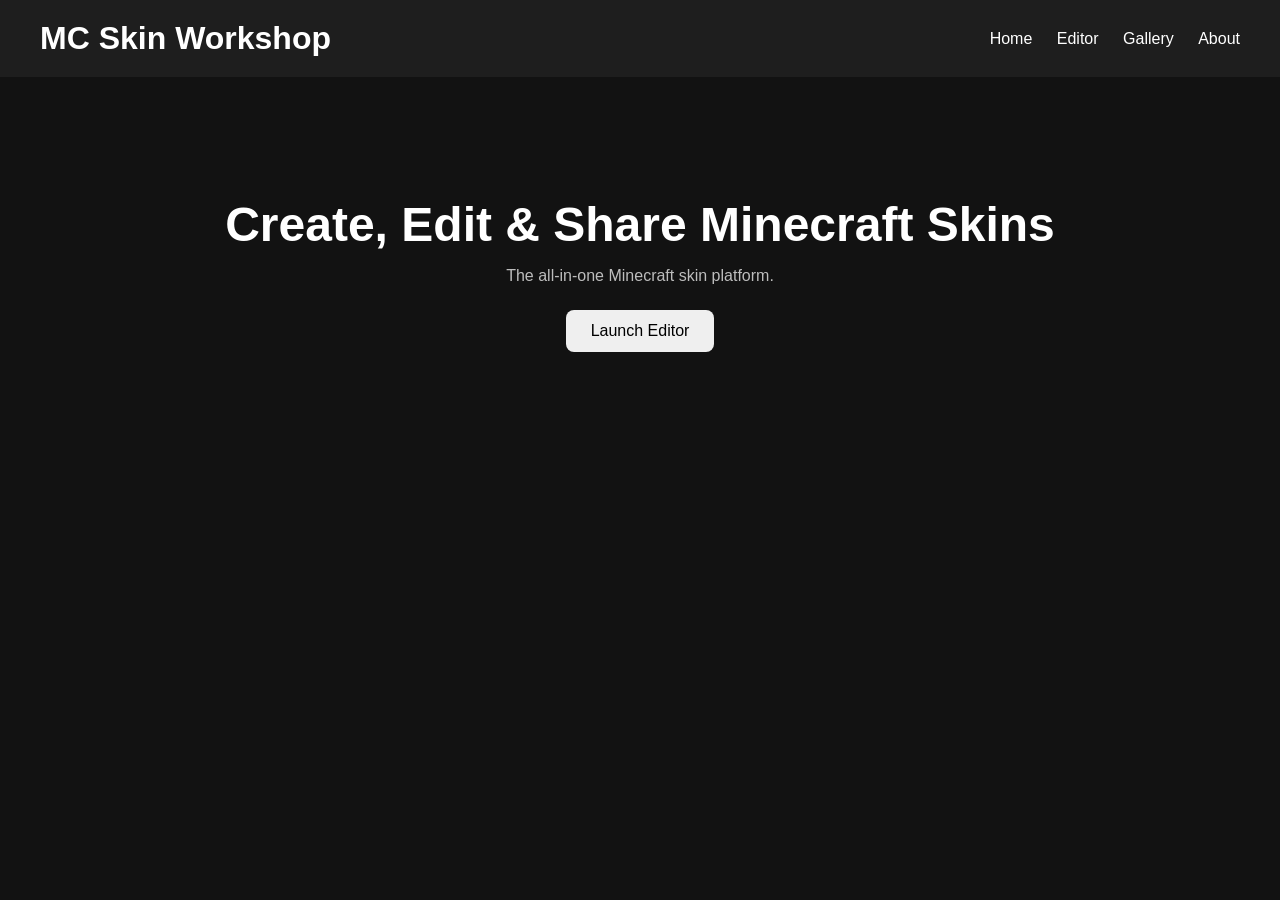
==== index.html @ f1c9941b "Initial website setup" ====
<!DOCTYPE html>
<html lang="en">
<head>
    <meta charset="UTF-8">
    <meta name="viewport" content="width=device-width, initial-scale=1.0">
    <title>MC Skin Workshop</title>

    <link rel="stylesheet" href="style.css">
</head>
<body>

    <header>
        <h1>MC Skin Workshop</h1>
        <nav>
            <a href="#">Home</a>
            <a href="#">Editor</a>
            <a href="#">Gallery</a>
            <a href="#">About</a>
        </nav>
    </header>

    <main>
        <section class="hero">
            <h2>Create, Edit & Share Minecraft Skins</h2>
            <p>The all-in-one Minecraft skin platform.</p>

            <button>Launch Editor</button>
        </section>
    </main>

    <script src="script.js"></script>

</body>
</html>
---- style.css ----
* {
    margin: 0;
    padding: 0;
    box-sizing: border-box;
}

body {
    background: #121212;
    color: white;
    font-family: Arial, sans-serif;
}

header {
    display: flex;
    justify-content: space-between;
    align-items: center;

    padding: 20px 40px;

    background: #1e1e1e;
}

nav a {
    color: white;
    text-decoration: none;

    margin-left: 20px;
}

.hero {
    text-align: center;

    margin-top: 120px;
}

.hero h2 {
    font-size: 3rem;
    margin-bottom: 15px;
}

.hero p {
    color: #bdbdbd;
    margin-bottom: 25px;
}

button {
    padding: 12px 25px;

    border: none;
    border-radius: 8px;

    cursor: pointer;
    font-size: 1rem;
}
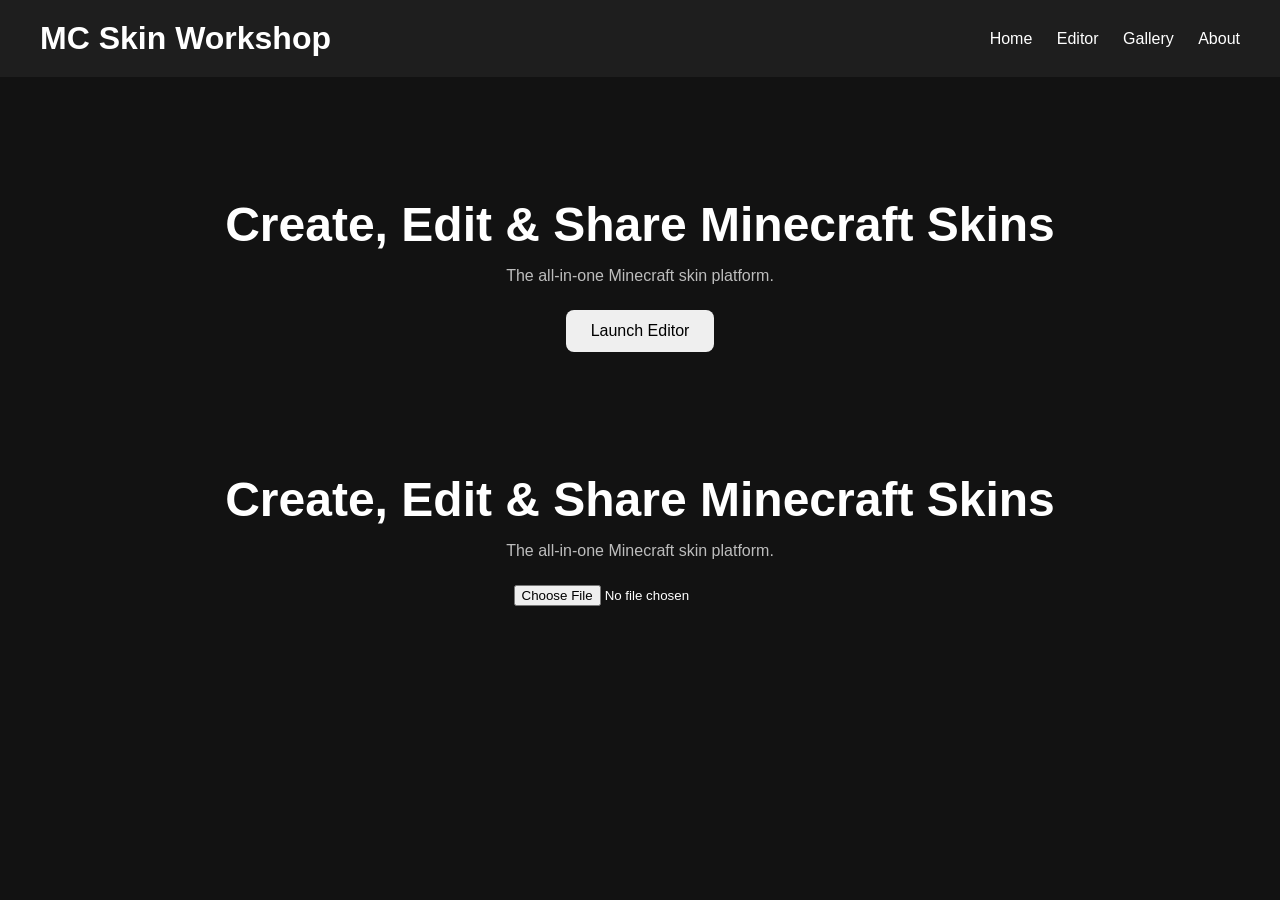
==== commit dfdeda04: "Added skin upload preview" ====
--- a/index.html
+++ b/index.html
@@ -26,8 +26,17 @@
 
             <button>Launch Editor</button>
         </section>
-    </main>
+   <main>
+    <section class="hero">
+        <h2>Create, Edit & Share Minecraft Skins</h2>
+        <p>The all-in-one Minecraft skin platform.</p>
 
+        <input type="file" id="skinUpload" accept=".png">
+        <br><br>
+
+        <img id="skinPreview" alt="Skin Preview">
+    </section>
+</main>
     <script src="script.js"></script>
 
 </body>
--- a/style.css
+++ b/style.css
@@ -51,4 +51,16 @@
 
     cursor: pointer;
     font-size: 1rem;
+}
+
+#skinPreview {
+    margin-top: 20px;
+
+    width: 256px;
+    image-rendering: pixelated;
+
+    display: none;
+
+    border: 2px solid #333;
+    border-radius: 8px;
 }
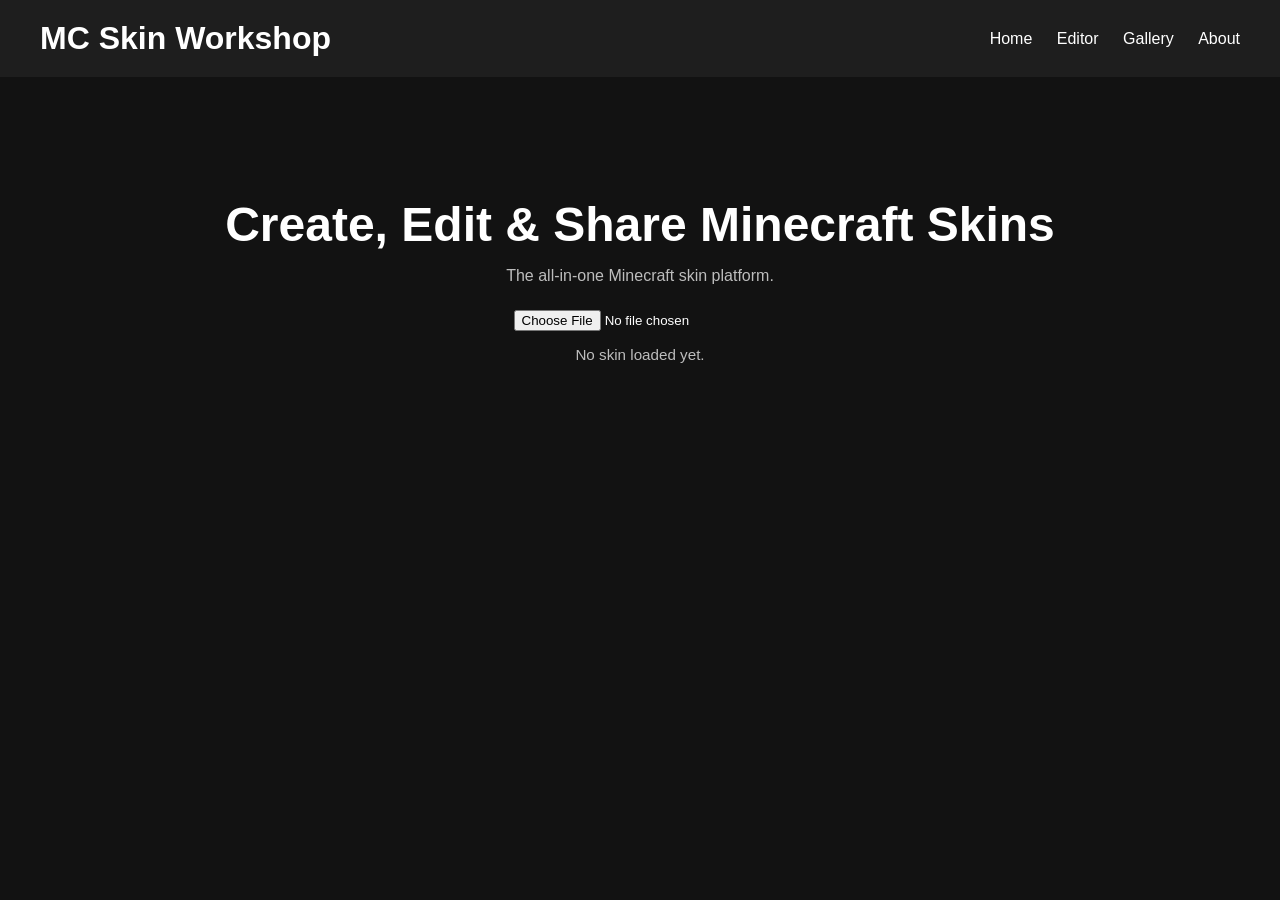
==== commit 1457fa4b: "Reworked skin file validation" ====
--- a/index.html
+++ b/index.html
@@ -11,6 +11,7 @@
 
     <header>
         <h1>MC Skin Workshop</h1>
+
         <nav>
             <a href="#">Home</a>
             <a href="#">Editor</a>
@@ -24,19 +25,13 @@
             <h2>Create, Edit & Share Minecraft Skins</h2>
             <p>The all-in-one Minecraft skin platform.</p>
 
-            <button>Launch Editor</button>
+            <input type="file" id="skinUpload" accept="image/png">
+            <p id="uploadStatus">No skin loaded yet.</p>
+
+            <img id="skinPreview" alt="Skin Preview">
         </section>
-   <main>
-    <section class="hero">
-        <h2>Create, Edit & Share Minecraft Skins</h2>
-        <p>The all-in-one Minecraft skin platform.</p>
+    </main>
 
-        <input type="file" id="skinUpload" accept=".png">
-        <br><br>
-
-        <img id="skinPreview" alt="Skin Preview">
-    </section>
-</main>
     <script src="script.js"></script>
 
 </body>
--- a/style.css
+++ b/style.css
@@ -63,4 +63,17 @@
 
     border: 2px solid #333;
     border-radius: 8px;
+}
+
+#uploadStatus {
+    margin-top: 15px;
+    font-size: 0.95rem;
+}
+
+.success {
+    color: #7CFF9B;
+}
+
+.error {
+    color: #FF7676;
 }
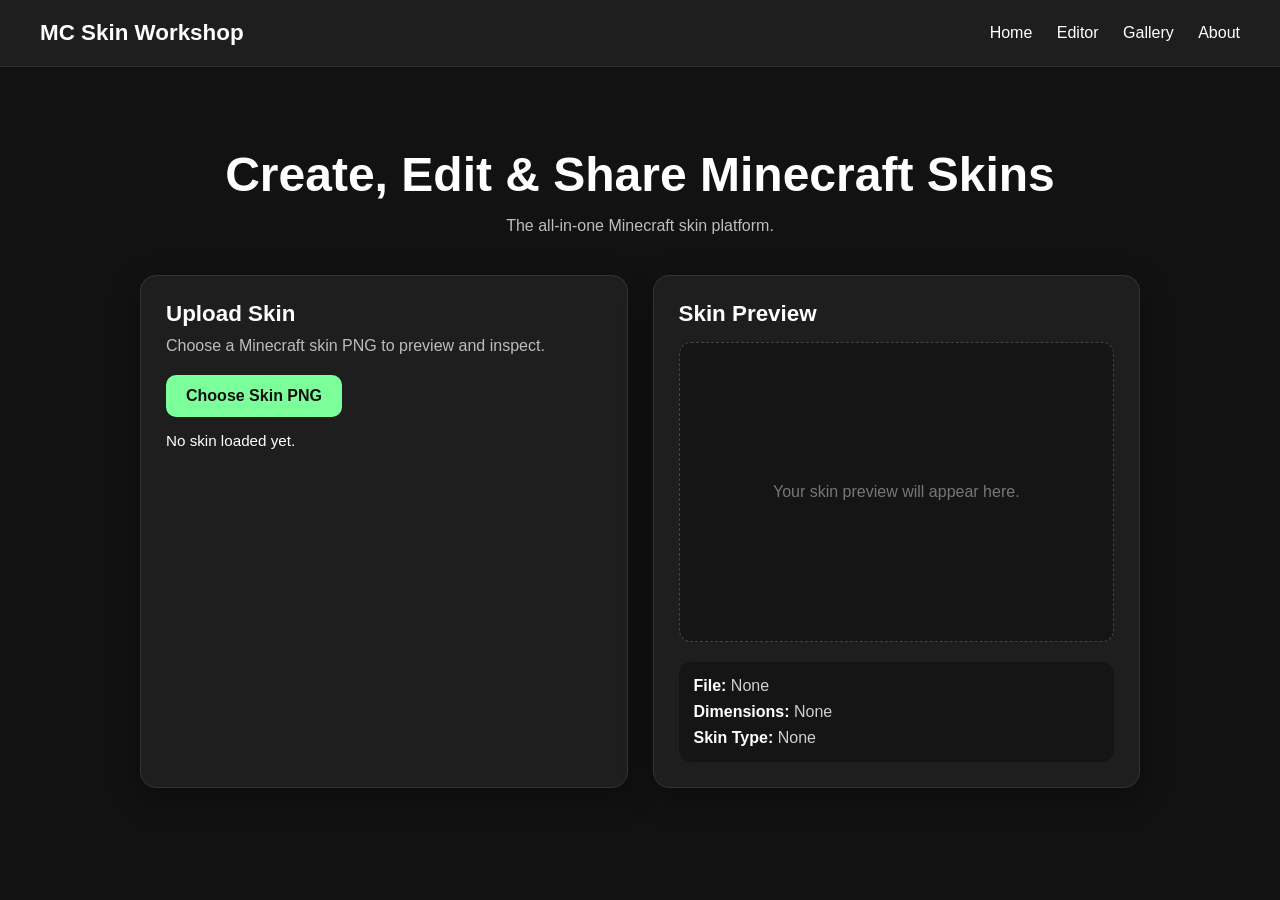
==== commit 50300499: "Added a skin preview panel" ====
--- a/index.html
+++ b/index.html
@@ -24,11 +24,36 @@
         <section class="hero">
             <h2>Create, Edit & Share Minecraft Skins</h2>
             <p>The all-in-one Minecraft skin platform.</p>
+        </section>
 
-            <input type="file" id="skinUpload" accept="image/png">
-            <p id="uploadStatus">No skin loaded yet.</p>
+        <section class="tool-panel">
+            <div class="upload-card">
+                <h3>Upload Skin</h3>
+                <p class="card-description">Choose a Minecraft skin PNG to preview and inspect.</p>
 
-            <img id="skinPreview" alt="Skin Preview">
+                <label for="skinUpload" class="upload-button">
+                    Choose Skin PNG
+                </label>
+
+                <input type="file" id="skinUpload" accept="image/png">
+
+                <p id="uploadStatus">No skin loaded yet.</p>
+            </div>
+
+            <div class="preview-card">
+                <h3>Skin Preview</h3>
+
+                <div class="preview-box">
+                    <img id="skinPreview" alt="Skin Preview">
+                    <p id="emptyPreviewText">Your skin preview will appear here.</p>
+                </div>
+
+                <div class="skin-info">
+                    <p><strong>File:</strong> <span id="fileName">None</span></p>
+                    <p><strong>Dimensions:</strong> <span id="fileDimensions">None</span></p>
+                    <p><strong>Skin Type:</strong> <span id="skinType">None</span></p>
+                </div>
+            </div>
         </section>
     </main>
 
--- a/style.css
+++ b/style.css
@@ -18,6 +18,11 @@
     padding: 20px 40px;
 
     background: #1e1e1e;
+    border-bottom: 1px solid #2f2f2f;
+}
+
+header h1 {
+    font-size: 1.4rem;
 }
 
 nav a {
@@ -27,10 +32,15 @@
     margin-left: 20px;
 }
 
+nav a:hover {
+    color: #7CFF9B;
+}
+
 .hero {
     text-align: center;
 
-    margin-top: 120px;
+    margin-top: 80px;
+    margin-bottom: 40px;
 }
 
 .hero h2 {
@@ -40,29 +50,60 @@
 
 .hero p {
     color: #bdbdbd;
-    margin-bottom: 25px;
 }
 
-button {
-    padding: 12px 25px;
+.tool-panel {
+    display: grid;
+    grid-template-columns: 1fr 1fr;
+    gap: 25px;
 
-    border: none;
-    border-radius: 8px;
+    width: min(1000px, 90%);
+    margin: 0 auto 80px auto;
+}
+
+.upload-card,
+.preview-card {
+    background: #1e1e1e;
+
+    border: 1px solid #333;
+    border-radius: 16px;
+
+    padding: 25px;
+
+    box-shadow: 0 10px 30px rgba(0, 0, 0, 0.35);
+}
+
+.upload-card h3,
+.preview-card h3 {
+    margin-bottom: 10px;
+    font-size: 1.4rem;
+}
+
+.card-description {
+    color: #bdbdbd;
+    margin-bottom: 20px;
+}
+
+#skinUpload {
+    display: none;
+}
+
+.upload-button {
+    display: inline-block;
+
+    padding: 12px 20px;
+
+    background: #7CFF9B;
+    color: #101010;
+
+    border-radius: 10px;
 
     cursor: pointer;
-    font-size: 1rem;
+    font-weight: bold;
 }
 
-#skinPreview {
-    margin-top: 20px;
-
-    width: 256px;
-    image-rendering: pixelated;
-
-    display: none;
-
-    border: 2px solid #333;
-    border-radius: 8px;
+.upload-button:hover {
+    filter: brightness(0.9);
 }
 
 #uploadStatus {
@@ -76,4 +117,75 @@
 
 .error {
     color: #FF7676;
+}
+
+.preview-box {
+    display: flex;
+    justify-content: center;
+    align-items: center;
+
+    min-height: 300px;
+
+    background: #151515;
+
+    border: 1px dashed #444;
+    border-radius: 12px;
+
+    margin-top: 15px;
+    margin-bottom: 20px;
+
+    padding: 20px;
+}
+
+#skinPreview {
+    width: 256px;
+
+    image-rendering: pixelated;
+
+    display: none;
+}
+
+#emptyPreviewText {
+    color: #777;
+    text-align: center;
+}
+
+.skin-info {
+    background: #151515;
+
+    border-radius: 12px;
+
+    padding: 15px;
+}
+
+.skin-info p {
+    margin-bottom: 8px;
+    color: #d0d0d0;
+}
+
+.skin-info p:last-child {
+    margin-bottom: 0;
+}
+
+.skin-info strong {
+    color: white;
+}
+
+@media (max-width: 800px) {
+    header {
+        flex-direction: column;
+        gap: 15px;
+    }
+
+    nav a {
+        margin: 0 10px;
+    }
+
+    .hero h2 {
+        font-size: 2rem;
+    }
+
+    .tool-panel {
+        grid-template-columns: 1fr;
+    }
 }
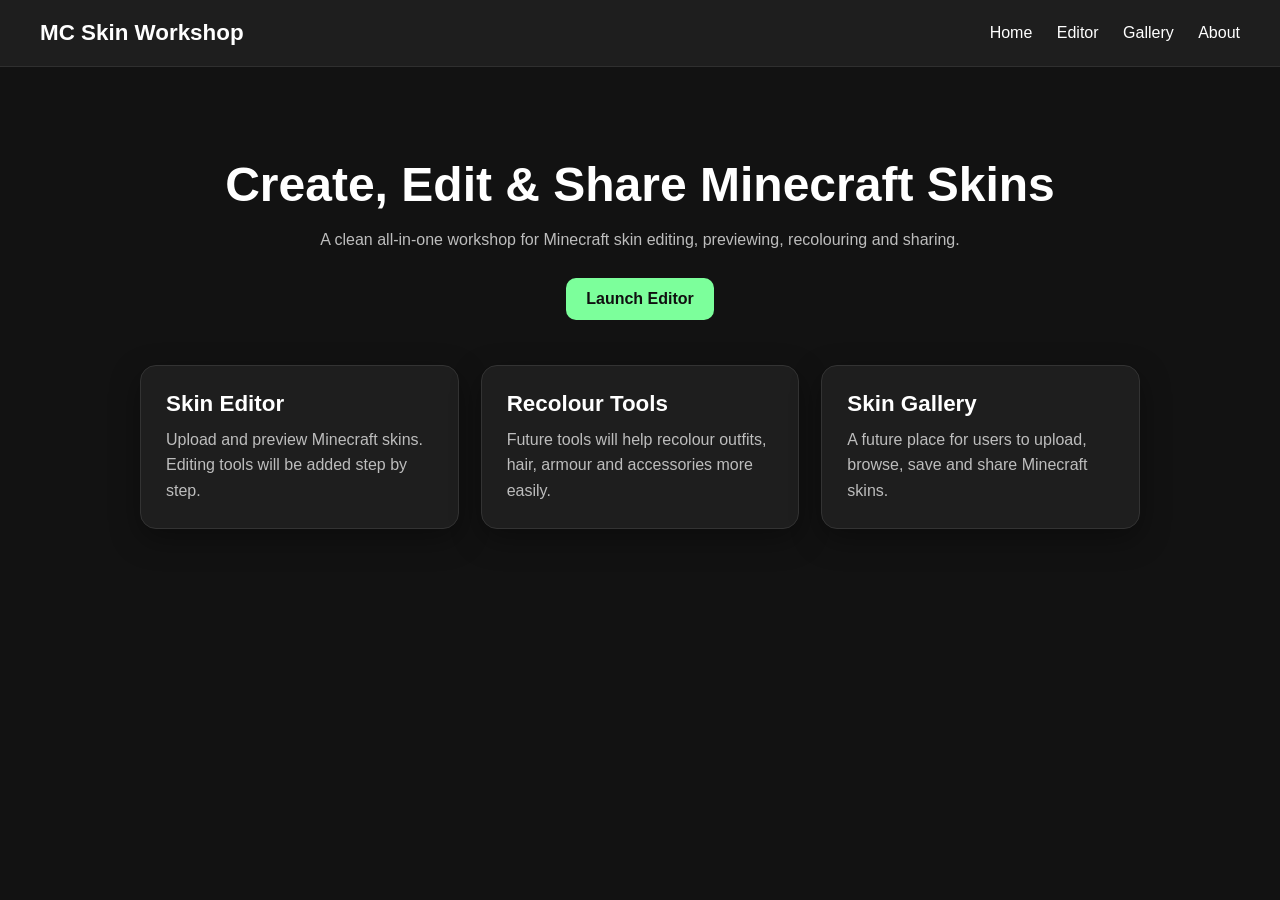
==== commit 03032f13: "Basic site functions" ====
--- a/index.html
+++ b/index.html
@@ -13,51 +13,38 @@
         <h1>MC Skin Workshop</h1>
 
         <nav>
-            <a href="#">Home</a>
-            <a href="#">Editor</a>
-            <a href="#">Gallery</a>
-            <a href="#">About</a>
+            <a href="index.html">Home</a>
+            <a href="editor.html">Editor</a>
+            <a href="gallery.html">Gallery</a>
+            <a href="about.html">About</a>
         </nav>
     </header>
 
     <main>
         <section class="hero">
             <h2>Create, Edit & Share Minecraft Skins</h2>
-            <p>The all-in-one Minecraft skin platform.</p>
+            <p>A clean all-in-one workshop for Minecraft skin editing, previewing, recolouring and sharing.</p>
+
+            <a href="editor.html" class="primary-button">Launch Editor</a>
         </section>
 
-        <section class="tool-panel">
-            <div class="upload-card">
-                <h3>Upload Skin</h3>
-                <p class="card-description">Choose a Minecraft skin PNG to preview and inspect.</p>
-
-                <label for="skinUpload" class="upload-button">
-                    Choose Skin PNG
-                </label>
-
-                <input type="file" id="skinUpload" accept="image/png">
-
-                <p id="uploadStatus">No skin loaded yet.</p>
+        <section class="feature-grid">
+            <div class="feature-card">
+                <h3>Skin Editor</h3>
+                <p>Upload and preview Minecraft skins. Editing tools will be added step by step.</p>
             </div>
 
-            <div class="preview-card">
-                <h3>Skin Preview</h3>
+            <div class="feature-card">
+                <h3>Recolour Tools</h3>
+                <p>Future tools will help recolour outfits, hair, armour and accessories more easily.</p>
+            </div>
 
-                <div class="preview-box">
-                    <img id="skinPreview" alt="Skin Preview">
-                    <p id="emptyPreviewText">Your skin preview will appear here.</p>
-                </div>
-
-                <div class="skin-info">
-                    <p><strong>File:</strong> <span id="fileName">None</span></p>
-                    <p><strong>Dimensions:</strong> <span id="fileDimensions">None</span></p>
-                    <p><strong>Skin Type:</strong> <span id="skinType">None</span></p>
-                </div>
+            <div class="feature-card">
+                <h3>Skin Gallery</h3>
+                <p>A future place for users to upload, browse, save and share Minecraft skins.</p>
             </div>
         </section>
     </main>
 
-    <script src="script.js"></script>
-
 </body>
 </html>
--- a/style.css
+++ b/style.css
@@ -39,8 +39,12 @@
 .hero {
     text-align: center;
 
-    margin-top: 80px;
-    margin-bottom: 40px;
+    width: min(900px, 90%);
+    margin: 90px auto 45px auto;
+}
+
+.compact-hero {
+    margin-top: 60px;
 }
 
 .hero h2 {
@@ -50,6 +54,81 @@
 
 .hero p {
     color: #bdbdbd;
+    margin-bottom: 25px;
+    line-height: 1.6;
+}
+
+.primary-button,
+.upload-button {
+    display: inline-block;
+
+    padding: 12px 20px;
+
+    background: #7CFF9B;
+    color: #101010;
+
+    border-radius: 10px;
+
+    cursor: pointer;
+    font-weight: bold;
+    text-decoration: none;
+    border: none;
+}
+
+.primary-button:hover,
+.upload-button:hover {
+    filter: brightness(0.9);
+}
+
+.feature-grid {
+    display: grid;
+    grid-template-columns: repeat(3, 1fr);
+    gap: 22px;
+
+    width: min(1000px, 90%);
+    margin: 0 auto 80px auto;
+}
+
+.feature-card,
+.page-card,
+.upload-card,
+.preview-card {
+    background: #1e1e1e;
+
+    border: 1px solid #333;
+    border-radius: 16px;
+
+    padding: 25px;
+
+    box-shadow: 0 10px 30px rgba(0, 0, 0, 0.35);
+}
+
+.feature-card h3,
+.upload-card h3,
+.preview-card h3 {
+    margin-bottom: 10px;
+    font-size: 1.4rem;
+}
+
+.feature-card p,
+.page-card p,
+.card-description {
+    color: #bdbdbd;
+    line-height: 1.6;
+}
+
+.page-card {
+    width: min(850px, 90%);
+    margin: 80px auto;
+}
+
+.page-card h2 {
+    font-size: 2.4rem;
+    margin-bottom: 20px;
+}
+
+.page-card p {
+    margin-bottom: 16px;
 }
 
 .tool-panel {
@@ -61,49 +140,8 @@
     margin: 0 auto 80px auto;
 }
 
-.upload-card,
-.preview-card {
-    background: #1e1e1e;
-
-    border: 1px solid #333;
-    border-radius: 16px;
-
-    padding: 25px;
-
-    box-shadow: 0 10px 30px rgba(0, 0, 0, 0.35);
-}
-
-.upload-card h3,
-.preview-card h3 {
-    margin-bottom: 10px;
-    font-size: 1.4rem;
-}
-
-.card-description {
-    color: #bdbdbd;
-    margin-bottom: 20px;
-}
-
 #skinUpload {
     display: none;
-}
-
-.upload-button {
-    display: inline-block;
-
-    padding: 12px 20px;
-
-    background: #7CFF9B;
-    color: #101010;
-
-    border-radius: 10px;
-
-    cursor: pointer;
-    font-weight: bold;
-}
-
-.upload-button:hover {
-    filter: brightness(0.9);
 }
 
 #uploadStatus {
@@ -171,7 +209,14 @@
     color: white;
 }
 
-@media (max-width: 800px) {
+@media (max-width: 900px) {
+    .feature-grid,
+    .tool-panel {
+        grid-template-columns: 1fr;
+    }
+}
+
+@media (max-width: 700px) {
     header {
         flex-direction: column;
         gap: 15px;
@@ -185,7 +230,7 @@
         font-size: 2rem;
     }
 
-    .tool-panel {
-        grid-template-columns: 1fr;
+    .page-card h2 {
+        font-size: 2rem;
     }
 }
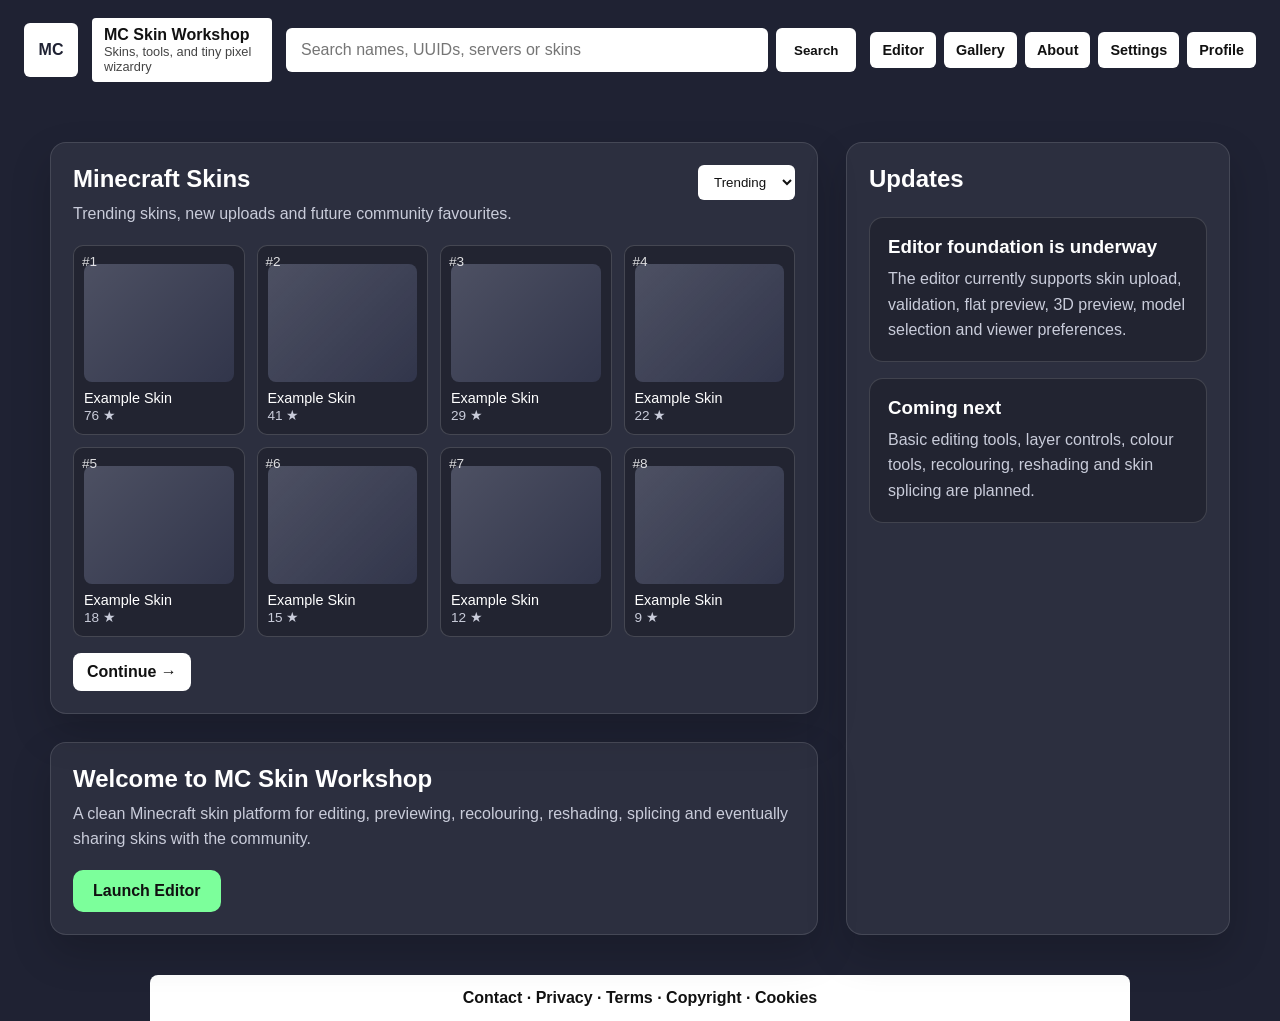
==== commit 49a3b62b: "Rebuilt homepage" ====
--- a/index.html
+++ b/index.html
@@ -7,44 +7,140 @@
 
     <link rel="stylesheet" href="style.css">
 </head>
-<body>
+<body class="home-page">
 
-    <header>
-        <h1>MC Skin Workshop</h1>
+    <header class="home-topbar">
+        <a href="index.html" class="logo-box">MC</a>
 
-        <nav>
-            <a href="index.html">Home</a>
+        <div class="site-name-box">
+            <strong>MC Skin Workshop</strong>
+            <span>Skins, tools, and tiny pixel wizardry</span>
+        </div>
+
+        <form class="search-form">
+            <input type="search" placeholder="Search names, UUIDs, servers or skins">
+            <button type="submit">Search</button>
+        </form>
+
+        <div class="top-actions">
             <a href="editor.html">Editor</a>
             <a href="gallery.html">Gallery</a>
             <a href="about.html">About</a>
-        </nav>
+            <button type="button" class="settings-button">Settings</button>
+            <div class="profile-box">Profile</div>
+        </div>
     </header>
 
-    <main>
-        <section class="hero">
-            <h2>Create, Edit & Share Minecraft Skins</h2>
-            <p>A clean all-in-one workshop for Minecraft skin editing, previewing, recolouring and sharing.</p>
+    <main class="homepage-layout">
+        <section class="gallery-panel">
+            <div class="panel-heading">
+                <div>
+                    <h2>Minecraft Skins</h2>
+                    <p>Trending skins, new uploads and future community favourites.</p>
+                </div>
+
+                <select>
+                    <option>Trending</option>
+                    <option>Newest</option>
+                    <option>Popular</option>
+                </select>
+            </div>
+
+            <div class="skin-grid">
+                <article class="skin-card">
+                    <div class="skin-rank">#1</div>
+                    <div class="skin-thumb"></div>
+                    <p>Example Skin</p>
+                    <span>76 ★</span>
+                </article>
+
+                <article class="skin-card">
+                    <div class="skin-rank">#2</div>
+                    <div class="skin-thumb"></div>
+                    <p>Example Skin</p>
+                    <span>41 ★</span>
+                </article>
+
+                <article class="skin-card">
+                    <div class="skin-rank">#3</div>
+                    <div class="skin-thumb"></div>
+                    <p>Example Skin</p>
+                    <span>29 ★</span>
+                </article>
+
+                <article class="skin-card">
+                    <div class="skin-rank">#4</div>
+                    <div class="skin-thumb"></div>
+                    <p>Example Skin</p>
+                    <span>22 ★</span>
+                </article>
+
+                <article class="skin-card">
+                    <div class="skin-rank">#5</div>
+                    <div class="skin-thumb"></div>
+                    <p>Example Skin</p>
+                    <span>18 ★</span>
+                </article>
+
+                <article class="skin-card">
+                    <div class="skin-rank">#6</div>
+                    <div class="skin-thumb"></div>
+                    <p>Example Skin</p>
+                    <span>15 ★</span>
+                </article>
+
+                <article class="skin-card">
+                    <div class="skin-rank">#7</div>
+                    <div class="skin-thumb"></div>
+                    <p>Example Skin</p>
+                    <span>12 ★</span>
+                </article>
+
+                <article class="skin-card">
+                    <div class="skin-rank">#8</div>
+                    <div class="skin-thumb"></div>
+                    <p>Example Skin</p>
+                    <span>9 ★</span>
+                </article>
+            </div>
+
+            <a href="gallery.html" class="continue-button">Continue →</a>
+        </section>
+
+        <aside class="updates-panel">
+            <h2>Updates</h2>
+
+            <div class="updates-card">
+                <h3>Editor foundation is underway</h3>
+                <p>
+                    The editor currently supports skin upload, validation, flat preview,
+                    3D preview, model selection and viewer preferences.
+                </p>
+            </div>
+
+            <div class="updates-card">
+                <h3>Coming next</h3>
+                <p>
+                    Basic editing tools, layer controls, colour tools, recolouring,
+                    reshading and skin splicing are planned.
+                </p>
+            </div>
+        </aside>
+
+        <section class="welcome-panel">
+            <h2>Welcome to MC Skin Workshop</h2>
+            <p>
+                A clean Minecraft skin platform for editing, previewing, recolouring,
+                reshading, splicing and eventually sharing skins with the community.
+            </p>
 
             <a href="editor.html" class="primary-button">Launch Editor</a>
         </section>
+    </main>
 
-        <section class="feature-grid">
-            <div class="feature-card">
-                <h3>Skin Editor</h3>
-                <p>Upload and preview Minecraft skins. Editing tools will be added step by step.</p>
-            </div>
-
-            <div class="feature-card">
-                <h3>Recolour Tools</h3>
-                <p>Future tools will help recolour outfits, hair, armour and accessories more easily.</p>
-            </div>
-
-            <div class="feature-card">
-                <h3>Skin Gallery</h3>
-                <p>A future place for users to upload, browse, save and share Minecraft skins.</p>
-            </div>
-        </section>
-    </main>
+    <footer class="home-footer">
+        <p>Contact · Privacy · Terms · Copyright · Cookies</p>
+    </footer>
 
 </body>
 </html>
--- a/style.css
+++ b/style.css
@@ -5,7 +5,7 @@
 }
 
 body {
-    background: #121212;
+    background: #1F2233;
     color: white;
     font-family: Arial, sans-serif;
 }
@@ -92,7 +92,8 @@
 .feature-card,
 .page-card,
 .upload-card,
-.preview-card {
+.preview-card,
+.viewer-card {
     background: #1e1e1e;
 
     border: 1px solid #333;
@@ -133,10 +134,10 @@
 
 .tool-panel {
     display: grid;
-    grid-template-columns: 1fr 1fr;
+    grid-template-columns: repeat(3, 1fr);
     gap: 25px;
 
-    width: min(1000px, 90%);
+    width: min(1200px, 94%);
     margin: 0 auto 80px auto;
 }
 
@@ -233,4 +234,642 @@
     .page-card h2 {
         font-size: 2rem;
     }
+}
+
+.viewer-box {
+    display: flex;
+    justify-content: center;
+    align-items: center;
+
+    min-height: 420px;
+
+    background: #151515;
+
+    border: 1px dashed #444;
+    border-radius: 12px;
+
+    margin-top: 15px;
+    margin-bottom: 15px;
+
+    padding: 10px;
+}
+
+#skin3dCanvas {
+    width: 300px;
+    height: 400px;
+
+    display: block;
+}
+
+#viewerStatus {
+    font-size: 0.95rem;
+    margin-bottom: 8px;
+}
+
+.viewer-note {
+    color: #777;
+    font-size: 0.9rem;
+}
+
+.viewer-controls {
+    display: flex;
+    gap: 10px;
+    flex-wrap: wrap;
+
+    margin-bottom: 15px;
+}
+
+.secondary-button {
+    padding: 10px 14px;
+
+    background: #2a2a2a;
+    color: white;
+
+    border: 1px solid #444;
+    border-radius: 10px;
+
+    cursor: pointer;
+    font-weight: bold;
+}
+
+.secondary-button:hover {
+    border-color: #7CFF9B;
+    color: #7CFF9B;
+}
+
+.slider-control {
+    display: block;
+
+    margin-bottom: 12px;
+
+    color: #d0d0d0;
+    font-size: 0.95rem;
+}
+
+.slider-control input {
+    width: 160px;
+    margin: 0 8px;
+}
+
+.viewer-box {
+    display: flex;
+    justify-content: center;
+    align-items: center;
+
+    min-height: 420px;
+
+    background: #151515;
+
+    border: 1px dashed #444;
+    border-radius: 12px;
+
+    margin-top: 15px;
+    margin-bottom: 15px;
+
+    padding: 10px;
+}
+
+#skin3dCanvas {
+    width: 300px;
+    height: 400px;
+
+    display: block;
+}
+
+#viewerStatus {
+    font-size: 0.95rem;
+    margin-bottom: 8px;
+}
+
+.viewer-note {
+    color: #777;
+    font-size: 0.9rem;
+}
+
+.viewer-controls {
+    display: flex;
+    gap: 10px;
+    flex-wrap: wrap;
+
+    margin-bottom: 15px;
+}
+
+.secondary-button {
+    padding: 10px 14px;
+
+    background: #2a2a2a;
+    color: white;
+
+    border: 1px solid #444;
+    border-radius: 10px;
+
+    cursor: pointer;
+    font-weight: bold;
+}
+
+.secondary-button:hover {
+    border-color: #7CFF9B;
+    color: #7CFF9B;
+}
+
+.slider-control {
+    display: block;
+
+    margin-bottom: 12px;
+
+    color: #d0d0d0;
+    font-size: 0.95rem;
+}
+
+.slider-control input {
+    width: 160px;
+    margin: 0 8px;
+}
+
+.drawer-overlay {
+    position: fixed;
+    inset: 0;
+
+    background: rgba(0, 0, 0, 0.45);
+
+    opacity: 0;
+    pointer-events: none;
+
+    transition: opacity 0.25s ease;
+
+    z-index: 20;
+}
+
+.drawer-overlay.open {
+    opacity: 1;
+    pointer-events: auto;
+}
+
+.model-drawer {
+    position: fixed;
+    top: 0;
+    right: 0;
+
+    width: min(420px, 92vw);
+    height: 100vh;
+
+    background: #1e1e1e;
+    border-left: 1px solid #333;
+
+    padding: 28px;
+
+    transform: translateX(105%);
+    transition: transform 0.3s ease;
+
+    z-index: 30;
+
+    box-shadow: -20px 0 40px rgba(0, 0, 0, 0.45);
+}
+
+.model-drawer.open {
+    transform: translateX(0);
+}
+
+.drawer-header {
+    display: flex;
+    justify-content: space-between;
+    gap: 20px;
+
+    margin-bottom: 25px;
+}
+
+.drawer-header h3 {
+    font-size: 1.6rem;
+    margin-bottom: 8px;
+}
+
+.drawer-header p {
+    color: #bdbdbd;
+    line-height: 1.5;
+}
+
+.drawer-close-button {
+    width: 36px;
+    height: 36px;
+
+    background: #2a2a2a;
+    color: white;
+
+    border: 1px solid #444;
+    border-radius: 50%;
+
+    cursor: pointer;
+    font-size: 1.5rem;
+    line-height: 1;
+}
+
+.drawer-close-button:hover {
+    border-color: #FF7676;
+    color: #FF7676;
+}
+
+.model-options {
+    display: grid;
+    gap: 14px;
+
+    margin-bottom: 20px;
+}
+
+.model-option {
+    text-align: left;
+
+    padding: 16px;
+
+    background: #151515;
+    color: white;
+
+    border: 1px solid #333;
+    border-radius: 14px;
+
+    cursor: pointer;
+}
+
+.model-option:hover {
+    border-color: #7CFF9B;
+}
+
+.model-option.selected {
+    border-color: #7CFF9B;
+    box-shadow: 0 0 0 1px #7CFF9B;
+}
+
+.model-option strong {
+    display: block;
+
+    margin-bottom: 6px;
+
+    font-size: 1rem;
+}
+
+.model-option span {
+    color: #bdbdbd;
+    line-height: 1.4;
+}
+
+.drawer-summary {
+    background: #151515;
+
+    border-radius: 12px;
+
+    padding: 14px;
+
+    margin-bottom: 18px;
+
+    color: #d0d0d0;
+}
+
+.drawer-apply-button {
+    width: 100%;
+    text-align: center;
+}
+
+.prefs-note {
+    color: #777;
+    font-size: 0.85rem;
+    margin-top: 8px;
+}
+
+.layer-controls {
+    margin-top: 18px;
+    padding-top: 16px;
+    border-top: 1px solid #333;
+}
+
+.layer-controls h4 {
+    margin-bottom: 12px;
+    font-size: 1rem;
+    color: white;
+}
+
+.home-page {
+    background: #1F2233;
+}
+
+.home-topbar {
+    display: grid;
+    grid-template-columns: auto 180px minmax(260px, 1fr) auto;
+    gap: 14px;
+    align-items: center;
+
+    padding: 18px 24px;
+
+    background: #1F2233;
+    border-bottom: none;
+}
+
+.logo-box {
+    width: 54px;
+    height: 54px;
+
+    display: grid;
+    place-items: center;
+
+    background: #ffffff;
+    color: #1F2233;
+
+    border-radius: 6px;
+
+    text-decoration: none;
+    font-weight: 900;
+}
+
+.site-name-box {
+    min-height: 42px;
+
+    display: flex;
+    flex-direction: column;
+    justify-content: center;
+
+    padding: 8px 12px;
+
+    background: #ffffff;
+    color: #111111;
+
+    border-radius: 4px;
+}
+
+.site-name-box span {
+    font-size: 0.8rem;
+    color: #444444;
+}
+
+.search-form {
+    display: grid;
+    grid-template-columns: 1fr auto;
+    gap: 8px;
+
+    max-width: 620px;
+    width: 100%;
+    margin: 0 auto;
+}
+
+.search-form input,
+.search-form button,
+.top-actions a,
+.settings-button,
+.profile-box {
+    border: none;
+    border-radius: 6px;
+}
+
+.search-form input {
+    padding: 13px 15px;
+
+    background: #ffffff;
+    color: #111111;
+
+    font-size: 1rem;
+}
+
+.search-form button {
+    padding: 0 18px;
+
+    background: #ffffff;
+    color: #111111;
+
+    cursor: pointer;
+    font-weight: bold;
+}
+
+.top-actions {
+    display: flex;
+    align-items: center;
+    gap: 8px;
+}
+
+.top-actions a,
+.settings-button,
+.profile-box {
+    padding: 10px 12px;
+
+    background: #ffffff;
+    color: #111111;
+
+    text-decoration: none;
+    font-size: 0.9rem;
+    font-weight: bold;
+}
+
+.settings-button {
+    cursor: pointer;
+}
+
+.homepage-layout {
+    display: grid;
+    grid-template-columns: minmax(0, 1.8fr) minmax(280px, 0.9fr);
+    grid-template-areas:
+        "gallery updates"
+        "welcome updates";
+
+    gap: 28px;
+
+    width: min(1180px, 94%);
+    margin: 42px auto 40px auto;
+}
+
+.gallery-panel {
+    grid-area: gallery;
+}
+
+.updates-panel {
+    grid-area: updates;
+}
+
+.welcome-panel {
+    grid-area: welcome;
+}
+
+.gallery-panel,
+.updates-panel,
+.welcome-panel {
+    background: rgba(255, 255, 255, 0.06);
+
+    border: 1px solid rgba(255, 255, 255, 0.12);
+    border-radius: 16px;
+
+    padding: 22px;
+
+    box-shadow: 0 18px 40px rgba(0, 0, 0, 0.18);
+}
+
+.panel-heading {
+    display: flex;
+    justify-content: space-between;
+    gap: 20px;
+    align-items: start;
+
+    margin-bottom: 18px;
+}
+
+.panel-heading h2,
+.updates-panel h2,
+.welcome-panel h2 {
+    color: #ffffff;
+    margin-bottom: 8px;
+}
+
+.panel-heading p,
+.updates-card p,
+.welcome-panel p {
+    color: #c9ccda;
+    line-height: 1.6;
+}
+
+.panel-heading select {
+    padding: 9px 12px;
+
+    background: #ffffff;
+    color: #111111;
+
+    border: none;
+    border-radius: 6px;
+}
+
+.skin-grid {
+    display: grid;
+    grid-template-columns: repeat(4, 1fr);
+    gap: 12px;
+}
+
+.skin-card {
+    position: relative;
+
+    min-height: 170px;
+
+    padding: 10px;
+
+    background: rgba(0, 0, 0, 0.22);
+
+    border: 1px solid rgba(255, 255, 255, 0.16);
+    border-radius: 10px;
+}
+
+.skin-card p {
+    margin-top: 8px;
+
+    color: #ffffff;
+    font-size: 0.9rem;
+}
+
+.skin-card span {
+    color: #c9ccda;
+    font-size: 0.85rem;
+}
+
+.skin-rank {
+    position: absolute;
+    top: 8px;
+    left: 8px;
+
+    color: #ffffff;
+    font-size: 0.85rem;
+    opacity: 0.85;
+}
+
+.skin-thumb {
+    height: 118px;
+
+    margin-top: 8px;
+
+    background:
+        linear-gradient(135deg, rgba(255, 255, 255, 0.16), rgba(255, 255, 255, 0.03)),
+        #2b2f45;
+
+    border-radius: 8px;
+}
+
+.continue-button {
+    display: inline-block;
+
+    margin-top: 16px;
+    padding: 10px 14px;
+
+    background: #ffffff;
+    color: #111111;
+
+    border-radius: 8px;
+
+    text-decoration: none;
+    font-weight: bold;
+}
+
+.updates-panel {
+    display: flex;
+    flex-direction: column;
+    gap: 16px;
+}
+
+.updates-card {
+    padding: 18px;
+
+    background: rgba(0, 0, 0, 0.22);
+
+    border: 1px solid rgba(255, 255, 255, 0.14);
+    border-radius: 14px;
+}
+
+.updates-card h3 {
+    margin-bottom: 8px;
+    color: #ffffff;
+}
+
+.welcome-panel .primary-button {
+    margin-top: 18px;
+}
+
+.home-footer {
+    width: min(980px, 94%);
+
+    margin: 40px auto 0 auto;
+    padding: 14px 20px;
+
+    background: #ffffff;
+    color: #111111;
+
+    border-radius: 8px 8px 0 0;
+
+    text-align: center;
+    font-weight: bold;
+}
+
+@media (max-width: 1000px) {
+    .home-topbar {
+        grid-template-columns: auto 1fr;
+    }
+
+    .search-form,
+    .top-actions {
+        grid-column: 1 / -1;
+    }
+
+    .top-actions {
+        flex-wrap: wrap;
+    }
+
+    .homepage-layout {
+        grid-template-columns: 1fr;
+        grid-template-areas:
+            "gallery"
+            "updates"
+            "welcome";
+    }
+
+    .skin-grid {
+        grid-template-columns: repeat(2, 1fr);
+    }
+}
+
+@media (max-width: 560px) {
+    .skin-grid {
+        grid-template-columns: 1fr;
+    }
+
+    .search-form {
+        grid-template-columns: 1fr;
+    }
 }
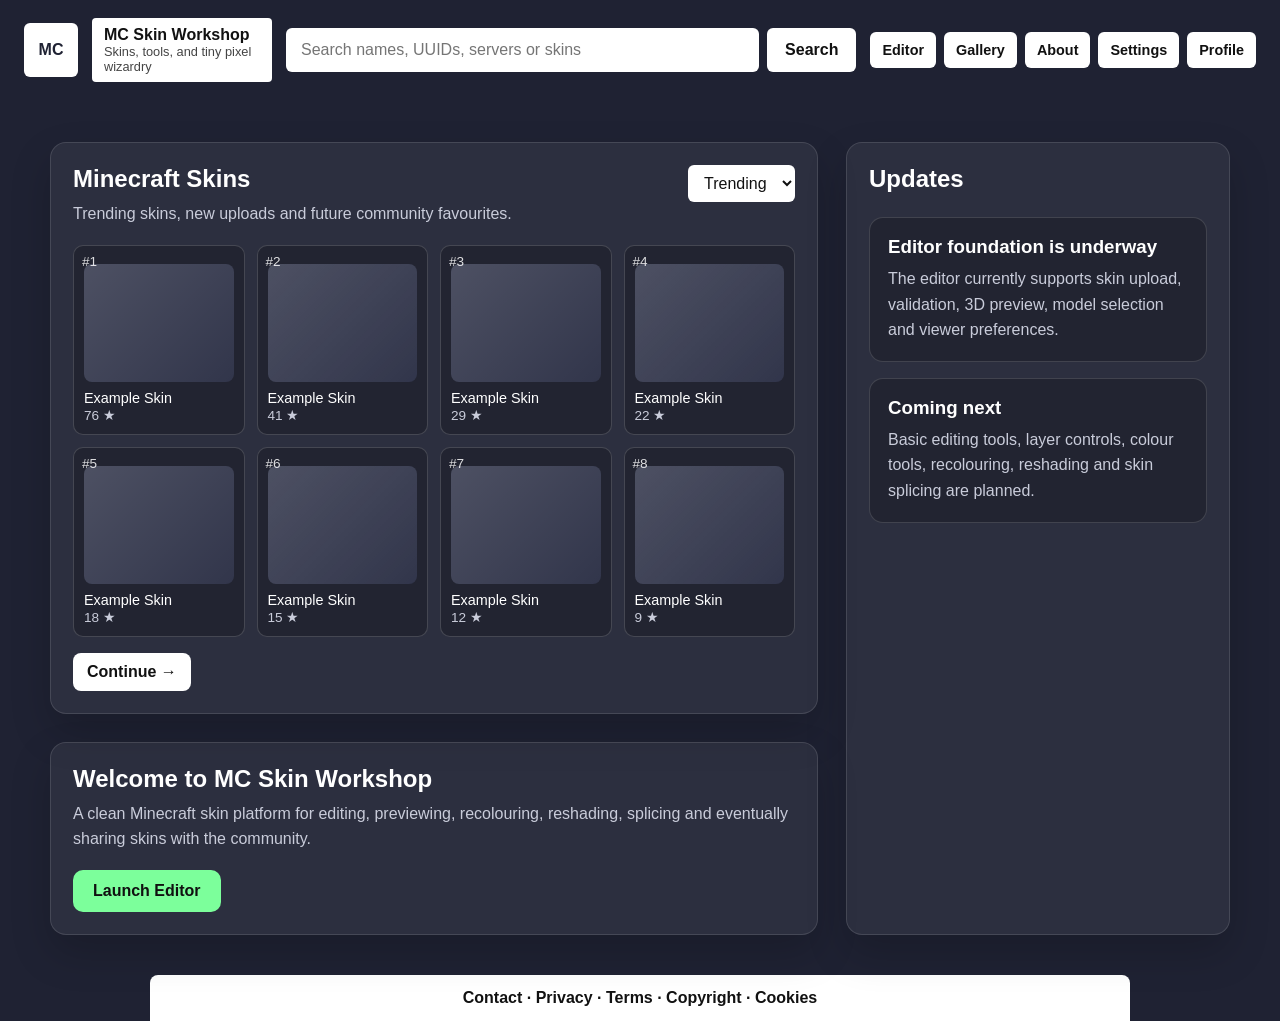
==== commit 96848810: "Transparent grid overlay, & some polishing" ====
--- a/index.html
+++ b/index.html
@@ -113,7 +113,7 @@
             <div class="updates-card">
                 <h3>Editor foundation is underway</h3>
                 <p>
-                    The editor currently supports skin upload, validation, flat preview,
+                    The editor currently supports skin upload, validation,
                     3D preview, model selection and viewer preferences.
                 </p>
             </div>
--- a/style.css
+++ b/style.css
@@ -1,22 +1,69 @@
+/* =========================================================
+   MC Skin Workshop styles
+   Cleaned structure pass: base, shared components, pages,
+   editor shell, inspector, drawer, responsive rules.
+   ========================================================= */
+
+:root {
+    --bg-main: #1F2233;
+    --bg-page: #11131c;
+    --panel: #151722;
+    --panel-dark: #101116;
+    --panel-soft: rgba(21, 23, 34, 0.86);
+    --surface: rgba(255, 255, 255, 0.06);
+    --surface-strong: rgba(255, 255, 255, 0.12);
+    --text-main: #ffffff;
+    --text-soft: #c9ccda;
+    --text-muted: #9ca0b8;
+    --text-dark: #101010;
+    --accent: #7CFF9B;
+    --accent-warm: #FFD166;
+    --accent-warm-hover: #FFE08A;
+    --accent-warm-shadow: rgba(255, 209, 102, 0.18);
+    --danger: #FF7676;
+    --border-soft: rgba(255, 255, 255, 0.075);
+    --border-mid: rgba(255, 255, 255, 0.12);
+    --shadow-soft: 0 18px 40px rgba(0, 0, 0, 0.18);
+    --radius-small: 8px;
+    --radius-medium: 12px;
+    --radius-large: 16px;
+}
+
 * {
+    box-sizing: border-box;
     margin: 0;
     padding: 0;
-    box-sizing: border-box;
 }
 
 body {
-    background: #1F2233;
-    color: white;
+    min-height: 100vh;
+    background: var(--bg-main);
+    color: var(--text-main);
     font-family: Arial, sans-serif;
 }
+
+button,
+input,
+select {
+    font: inherit;
+}
+
+button,
+a,
+label,
+summary {
+    -webkit-tap-highlight-color: transparent;
+}
+
+/* =========================================================
+   Shared header and simple pages
+   ========================================================= */
 
 header {
     display: flex;
     justify-content: space-between;
     align-items: center;
-
     padding: 20px 40px;
-
     background: #1e1e1e;
     border-bottom: 1px solid #2f2f2f;
 }
@@ -26,528 +73,84 @@
 }
 
 nav a {
-    color: white;
+    margin-left: 20px;
+    color: var(--text-main);
     text-decoration: none;
-
-    margin-left: 20px;
 }
 
 nav a:hover {
-    color: #7CFF9B;
-}
-
-.hero {
-    text-align: center;
-
-    width: min(900px, 90%);
-    margin: 90px auto 45px auto;
-}
-
-.compact-hero {
-    margin-top: 60px;
-}
-
-.hero h2 {
-    font-size: 3rem;
-    margin-bottom: 15px;
-}
-
-.hero p {
+    color: var(--accent);
+}
+
+.page-card {
+    width: min(850px, 90%);
+    margin: 80px auto;
+    padding: 25px;
+    background: #1e1e1e;
+    border: 1px solid #333333;
+    border-radius: var(--radius-large);
+    box-shadow: 0 10px 30px rgba(0, 0, 0, 0.35);
+}
+
+.page-card h2 {
+    margin-bottom: 20px;
+    font-size: 2.4rem;
+}
+
+.page-card p {
+    margin-bottom: 16px;
     color: #bdbdbd;
-    margin-bottom: 25px;
     line-height: 1.6;
 }
 
 .primary-button,
 .upload-button {
     display: inline-block;
-
     padding: 12px 20px;
-
-    background: #7CFF9B;
-    color: #101010;
-
+    background: var(--accent);
+    color: var(--text-dark);
+    border: none;
     border-radius: 10px;
-
     cursor: pointer;
     font-weight: bold;
     text-decoration: none;
-    border: none;
 }
 
 .primary-button:hover,
 .upload-button:hover {
-    filter: brightness(0.9);
-}
-
-.feature-grid {
-    display: grid;
-    grid-template-columns: repeat(3, 1fr);
-    gap: 22px;
-
-    width: min(1000px, 90%);
-    margin: 0 auto 80px auto;
-}
-
-.feature-card,
-.page-card,
-.upload-card,
-.preview-card,
-.viewer-card {
-    background: #1e1e1e;
-
-    border: 1px solid #333;
-    border-radius: 16px;
-
-    padding: 25px;
-
-    box-shadow: 0 10px 30px rgba(0, 0, 0, 0.35);
-}
-
-.feature-card h3,
-.upload-card h3,
-.preview-card h3 {
-    margin-bottom: 10px;
-    font-size: 1.4rem;
-}
-
-.feature-card p,
-.page-card p,
-.card-description {
-    color: #bdbdbd;
-    line-height: 1.6;
-}
-
-.page-card {
-    width: min(850px, 90%);
-    margin: 80px auto;
-}
-
-.page-card h2 {
-    font-size: 2.4rem;
-    margin-bottom: 20px;
-}
-
-.page-card p {
-    margin-bottom: 16px;
-}
-
-.tool-panel {
-    display: grid;
-    grid-template-columns: repeat(3, 1fr);
-    gap: 25px;
-
-    width: min(1200px, 94%);
-    margin: 0 auto 80px auto;
-}
-
-#skinUpload {
-    display: none;
-}
-
-#uploadStatus {
-    margin-top: 15px;
-    font-size: 0.95rem;
+    filter: brightness(0.92);
+}
+
+.secondary-button {
+    padding: 8px 10px;
+    background: #2a2a2a;
+    color: var(--text-main);
+    border: 1px solid #444444;
+    border-radius: 9px;
+    cursor: pointer;
+    font-size: 0.76rem;
+    font-weight: bold;
+}
+
+.secondary-button:hover {
+    border-color: var(--accent);
+    color: var(--accent);
 }
 
 .success {
-    color: #7CFF9B;
+    color: var(--accent);
 }
 
 .error {
-    color: #FF7676;
-}
-
-.preview-box {
-    display: flex;
-    justify-content: center;
-    align-items: center;
-
-    min-height: 300px;
-
-    background: #151515;
-
-    border: 1px dashed #444;
-    border-radius: 12px;
-
-    margin-top: 15px;
-    margin-bottom: 20px;
-
-    padding: 20px;
-}
-
-#skinPreview {
-    width: 256px;
-
-    image-rendering: pixelated;
-
-    display: none;
-}
-
-#emptyPreviewText {
-    color: #777;
-    text-align: center;
-}
-
-.skin-info {
-    background: #151515;
-
-    border-radius: 12px;
-
-    padding: 15px;
-}
-
-.skin-info p {
-    margin-bottom: 8px;
-    color: #d0d0d0;
-}
-
-.skin-info p:last-child {
-    margin-bottom: 0;
-}
-
-.skin-info strong {
-    color: white;
-}
-
-@media (max-width: 900px) {
-    .feature-grid,
-    .tool-panel {
-        grid-template-columns: 1fr;
-    }
-}
-
-@media (max-width: 700px) {
-    header {
-        flex-direction: column;
-        gap: 15px;
-    }
-
-    nav a {
-        margin: 0 10px;
-    }
-
-    .hero h2 {
-        font-size: 2rem;
-    }
-
-    .page-card h2 {
-        font-size: 2rem;
-    }
-}
-
-.viewer-box {
-    display: flex;
-    justify-content: center;
-    align-items: center;
-
-    min-height: 420px;
-
-    background: #151515;
-
-    border: 1px dashed #444;
-    border-radius: 12px;
-
-    margin-top: 15px;
-    margin-bottom: 15px;
-
-    padding: 10px;
-}
-
-#skin3dCanvas {
-    width: 300px;
-    height: 400px;
-
-    display: block;
-}
-
-#viewerStatus {
-    font-size: 0.95rem;
-    margin-bottom: 8px;
-}
-
-.viewer-note {
-    color: #777;
-    font-size: 0.9rem;
-}
-
-.viewer-controls {
-    display: flex;
-    gap: 10px;
-    flex-wrap: wrap;
-
-    margin-bottom: 15px;
-}
-
-.secondary-button {
-    padding: 10px 14px;
-
-    background: #2a2a2a;
-    color: white;
-
-    border: 1px solid #444;
-    border-radius: 10px;
-
-    cursor: pointer;
-    font-weight: bold;
-}
-
-.secondary-button:hover {
-    border-color: #7CFF9B;
-    color: #7CFF9B;
-}
-
-.slider-control {
-    display: block;
-
-    margin-bottom: 12px;
-
-    color: #d0d0d0;
-    font-size: 0.95rem;
-}
-
-.slider-control input {
-    width: 160px;
-    margin: 0 8px;
-}
-
-.viewer-box {
-    display: flex;
-    justify-content: center;
-    align-items: center;
-
-    min-height: 420px;
-
-    background: #151515;
-
-    border: 1px dashed #444;
-    border-radius: 12px;
-
-    margin-top: 15px;
-    margin-bottom: 15px;
-
-    padding: 10px;
-}
-
-#skin3dCanvas {
-    width: 300px;
-    height: 400px;
-
-    display: block;
-}
-
-#viewerStatus {
-    font-size: 0.95rem;
-    margin-bottom: 8px;
-}
-
-.viewer-note {
-    color: #777;
-    font-size: 0.9rem;
-}
-
-.viewer-controls {
-    display: flex;
-    gap: 10px;
-    flex-wrap: wrap;
-
-    margin-bottom: 15px;
-}
-
-.secondary-button {
-    padding: 10px 14px;
-
-    background: #2a2a2a;
-    color: white;
-
-    border: 1px solid #444;
-    border-radius: 10px;
-
-    cursor: pointer;
-    font-weight: bold;
-}
-
-.secondary-button:hover {
-    border-color: #7CFF9B;
-    color: #7CFF9B;
-}
-
-.slider-control {
-    display: block;
-
-    margin-bottom: 12px;
-
-    color: #d0d0d0;
-    font-size: 0.95rem;
-}
-
-.slider-control input {
-    width: 160px;
-    margin: 0 8px;
-}
-
-.drawer-overlay {
-    position: fixed;
-    inset: 0;
-
-    background: rgba(0, 0, 0, 0.45);
-
-    opacity: 0;
-    pointer-events: none;
-
-    transition: opacity 0.25s ease;
-
-    z-index: 20;
-}
-
-.drawer-overlay.open {
-    opacity: 1;
-    pointer-events: auto;
-}
-
-.model-drawer {
-    position: fixed;
-    top: 0;
-    right: 0;
-
-    width: min(420px, 92vw);
-    height: 100vh;
-
-    background: #1e1e1e;
-    border-left: 1px solid #333;
-
-    padding: 28px;
-
-    transform: translateX(105%);
-    transition: transform 0.3s ease;
-
-    z-index: 30;
-
-    box-shadow: -20px 0 40px rgba(0, 0, 0, 0.45);
-}
-
-.model-drawer.open {
-    transform: translateX(0);
-}
-
-.drawer-header {
-    display: flex;
-    justify-content: space-between;
-    gap: 20px;
-
-    margin-bottom: 25px;
-}
-
-.drawer-header h3 {
-    font-size: 1.6rem;
-    margin-bottom: 8px;
-}
-
-.drawer-header p {
-    color: #bdbdbd;
-    line-height: 1.5;
-}
-
-.drawer-close-button {
-    width: 36px;
-    height: 36px;
-
-    background: #2a2a2a;
-    color: white;
-
-    border: 1px solid #444;
-    border-radius: 50%;
-
-    cursor: pointer;
-    font-size: 1.5rem;
-    line-height: 1;
-}
-
-.drawer-close-button:hover {
-    border-color: #FF7676;
-    color: #FF7676;
-}
-
-.model-options {
-    display: grid;
-    gap: 14px;
-
-    margin-bottom: 20px;
-}
-
-.model-option {
-    text-align: left;
-
-    padding: 16px;
-
-    background: #151515;
-    color: white;
-
-    border: 1px solid #333;
-    border-radius: 14px;
-
-    cursor: pointer;
-}
-
-.model-option:hover {
-    border-color: #7CFF9B;
-}
-
-.model-option.selected {
-    border-color: #7CFF9B;
-    box-shadow: 0 0 0 1px #7CFF9B;
-}
-
-.model-option strong {
-    display: block;
-
-    margin-bottom: 6px;
-
-    font-size: 1rem;
-}
-
-.model-option span {
-    color: #bdbdbd;
-    line-height: 1.4;
-}
-
-.drawer-summary {
-    background: #151515;
-
-    border-radius: 12px;
-
-    padding: 14px;
-
-    margin-bottom: 18px;
-
-    color: #d0d0d0;
-}
-
-.drawer-apply-button {
-    width: 100%;
-    text-align: center;
-}
-
-.prefs-note {
-    color: #777;
-    font-size: 0.85rem;
-    margin-top: 8px;
-}
-
-.layer-controls {
-    margin-top: 18px;
-    padding-top: 16px;
-    border-top: 1px solid #333;
-}
-
-.layer-controls h4 {
-    margin-bottom: 12px;
-    font-size: 1rem;
-    color: white;
-}
+    color: var(--danger);
+}
+
+/* =========================================================
+   Homepage
+   ========================================================= */
 
 .home-page {
-    background: #1F2233;
+    background: var(--bg-main);
 }
 
 .home-topbar {
@@ -555,56 +158,45 @@
     grid-template-columns: auto 180px minmax(260px, 1fr) auto;
     gap: 14px;
     align-items: center;
-
     padding: 18px 24px;
-
-    background: #1F2233;
+    background: var(--bg-main);
     border-bottom: none;
 }
 
 .logo-box {
     width: 54px;
     height: 54px;
-
     display: grid;
     place-items: center;
-
     background: #ffffff;
-    color: #1F2233;
-
+    color: var(--bg-main);
     border-radius: 6px;
-
+    font-weight: 900;
     text-decoration: none;
-    font-weight: 900;
 }
 
 .site-name-box {
     min-height: 42px;
-
     display: flex;
     flex-direction: column;
     justify-content: center;
-
     padding: 8px 12px;
-
     background: #ffffff;
     color: #111111;
-
     border-radius: 4px;
 }
 
 .site-name-box span {
+    color: #444444;
     font-size: 0.8rem;
-    color: #444444;
 }
 
 .search-form {
     display: grid;
     grid-template-columns: 1fr auto;
     gap: 8px;
-
+    width: 100%;
     max-width: 620px;
-    width: 100%;
     margin: 0 auto;
 }
 
@@ -619,19 +211,15 @@
 
 .search-form input {
     padding: 13px 15px;
-
     background: #ffffff;
     color: #111111;
-
     font-size: 1rem;
 }
 
 .search-form button {
     padding: 0 18px;
-
     background: #ffffff;
     color: #111111;
-
     cursor: pointer;
     font-weight: bold;
 }
@@ -646,13 +234,11 @@
 .settings-button,
 .profile-box {
     padding: 10px 12px;
-
     background: #ffffff;
     color: #111111;
-
-    text-decoration: none;
     font-size: 0.9rem;
     font-weight: bold;
+    text-decoration: none;
 }
 
 .settings-button {
@@ -665,9 +251,7 @@
     grid-template-areas:
         "gallery updates"
         "welcome updates";
-
     gap: 28px;
-
     width: min(1180px, 94%);
     margin: 42px auto 40px auto;
 }
@@ -687,45 +271,39 @@
 .gallery-panel,
 .updates-panel,
 .welcome-panel {
-    background: rgba(255, 255, 255, 0.06);
-
-    border: 1px solid rgba(255, 255, 255, 0.12);
-    border-radius: 16px;
-
     padding: 22px;
-
-    box-shadow: 0 18px 40px rgba(0, 0, 0, 0.18);
+    background: var(--surface);
+    border: 1px solid var(--surface-strong);
+    border-radius: var(--radius-large);
+    box-shadow: var(--shadow-soft);
 }
 
 .panel-heading {
     display: flex;
     justify-content: space-between;
+    align-items: start;
     gap: 20px;
-    align-items: start;
-
     margin-bottom: 18px;
 }
 
 .panel-heading h2,
 .updates-panel h2,
 .welcome-panel h2 {
-    color: #ffffff;
     margin-bottom: 8px;
+    color: var(--text-main);
 }
 
 .panel-heading p,
 .updates-card p,
 .welcome-panel p {
-    color: #c9ccda;
+    color: var(--text-soft);
     line-height: 1.6;
 }
 
 .panel-heading select {
     padding: 9px 12px;
-
     background: #ffffff;
     color: #111111;
-
     border: none;
     border-radius: 6px;
 }
@@ -738,26 +316,21 @@
 
 .skin-card {
     position: relative;
-
     min-height: 170px;
-
     padding: 10px;
-
     background: rgba(0, 0, 0, 0.22);
-
     border: 1px solid rgba(255, 255, 255, 0.16);
     border-radius: 10px;
 }
 
 .skin-card p {
     margin-top: 8px;
-
-    color: #ffffff;
+    color: var(--text-main);
     font-size: 0.9rem;
 }
 
 .skin-card span {
-    color: #c9ccda;
+    color: var(--text-soft);
     font-size: 0.85rem;
 }
 
@@ -765,37 +338,29 @@
     position: absolute;
     top: 8px;
     left: 8px;
-
-    color: #ffffff;
+    color: var(--text-main);
     font-size: 0.85rem;
     opacity: 0.85;
 }
 
 .skin-thumb {
     height: 118px;
-
     margin-top: 8px;
-
     background:
         linear-gradient(135deg, rgba(255, 255, 255, 0.16), rgba(255, 255, 255, 0.03)),
         #2b2f45;
-
     border-radius: 8px;
 }
 
 .continue-button {
     display: inline-block;
-
     margin-top: 16px;
     padding: 10px 14px;
-
     background: #ffffff;
     color: #111111;
-
     border-radius: 8px;
-
+    font-weight: bold;
     text-decoration: none;
-    font-weight: bold;
 }
 
 .updates-panel {
@@ -806,16 +371,14 @@
 
 .updates-card {
     padding: 18px;
-
     background: rgba(0, 0, 0, 0.22);
-
     border: 1px solid rgba(255, 255, 255, 0.14);
     border-radius: 14px;
 }
 
 .updates-card h3 {
     margin-bottom: 8px;
-    color: #ffffff;
+    color: var(--text-main);
 }
 
 .welcome-panel .primary-button {
@@ -824,17 +387,875 @@
 
 .home-footer {
     width: min(980px, 94%);
-
     margin: 40px auto 0 auto;
     padding: 14px 20px;
-
     background: #ffffff;
     color: #111111;
-
     border-radius: 8px 8px 0 0;
-
     text-align: center;
     font-weight: bold;
+}
+
+/* =========================================================
+   Editor shell
+   ========================================================= */
+
+.editor-page {
+    min-height: 100vh;
+    overflow-x: hidden;
+    background: var(--bg-main);
+}
+
+.editor-page header {
+    min-height: 50px;
+    padding: 0 28px;
+    background: var(--bg-page);
+    border-bottom: 1px solid rgba(255, 255, 255, 0.06);
+}
+
+.editor-page header h1 {
+    font-size: 1.1rem;
+}
+
+.editor-page nav a {
+    margin-left: 18px;
+    color: #f0f0f0;
+    font-size: 0.82rem;
+}
+
+.editor-app-shell {
+    width: min(1500px, calc(100% - 48px));
+    height: calc(100vh - 74px);
+    min-height: 660px;
+    margin: 14px auto;
+}
+
+.editor-app-layout {
+    display: grid;
+    grid-template-columns: 70px minmax(660px, 1fr) 340px;
+    gap: 16px;
+    height: 100%;
+    align-items: stretch;
+    overflow: visible;
+}
+
+.editor-left-rail {
+    position: relative;
+    z-index: 40;
+    width: 54px;
+    min-height: 0;
+    height: 100%;
+    padding: 64px 0 0 0;
+    background: transparent;
+    border: none;
+    box-shadow: none;
+}
+
+.rail-title {
+    display: none;
+}
+
+.editor-tool-rail {
+    display: grid;
+    gap: 10px;
+}
+
+.editor-tool-button {
+    width: 42px;
+    height: 42px;
+    display: grid;
+    place-items: center;
+    margin: 0 auto;
+    padding: 0;
+    background: rgba(16, 17, 22, 0.92);
+    color: var(--text-main);
+    border: 1px solid rgba(255, 255, 255, 0.09);
+    border-radius: var(--radius-medium);
+    box-shadow: 0 8px 18px rgba(0, 0, 0, 0.18);
+    cursor: pointer;
+    font-size: 1.1rem;
+    font-weight: bold;
+    line-height: 1;
+}
+
+.editor-tool-button:hover {
+    transform: translateY(-1px);
+    background: rgba(35, 38, 51, 0.98);
+    border-color: rgba(124, 255, 155, 0.8);
+}
+
+.editor-tool-button.active {
+    background: var(--accent);
+    color: var(--text-dark);
+    border-color: var(--accent);
+    box-shadow: 0 8px 22px rgba(124, 255, 155, 0.18);
+}
+
+.tool-icon {
+    display: block;
+    font-size: 1.1rem;
+    font-weight: bold;
+}
+
+.editor-stage {
+    position: relative;
+    z-index: 1;
+    min-width: 0;
+    display: flex;
+    flex-direction: column;
+    min-height: 0;
+    padding: 0;
+    background: transparent;
+    border: none;
+    box-shadow: none;
+}
+
+.stage-header {
+    flex: 0 0 auto;
+    display: flex;
+    justify-content: space-between;
+    align-items: start;
+    gap: 14px;
+    margin-bottom: 10px;
+    padding: 0 2px;
+}
+
+.stage-header h2 {
+    margin-bottom: 4px;
+    font-size: 1.45rem;
+}
+
+.stage-header p {
+    color: #c6cad8;
+    font-size: 0.86rem;
+    line-height: 1.45;
+}
+
+#activeToolStatus {
+    min-width: 210px;
+    padding: 9px 10px;
+    background: var(--panel-dark);
+    border: 1px solid rgba(255, 255, 255, 0.08);
+    border-radius: 10px;
+    color: #d0d0d0;
+    font-size: 0.78rem;
+    line-height: 1.4;
+}
+
+.editor-viewer-card {
+    flex: 1;
+    min-height: 0;
+    padding: 0;
+    background: transparent;
+    border: none;
+    box-shadow: none;
+}
+
+.viewer-box {
+    height: 100%;
+    min-height: 0;
+    display: flex;
+    justify-content: center;
+    align-items: center;
+    margin: 0;
+    padding: 0;
+    overflow: visible;
+    background: transparent;
+    border: none;
+    border-radius: 0;
+}
+
+#skin3dCanvas {
+    width: 480px;
+    height: 600px;
+    display: block;
+}
+
+.editor-app-shell.editor-flow-pending .editor-app-layout {
+    opacity: 0;
+    pointer-events: none;
+    transform: translateY(18px);
+}
+
+.editor-app-shell.editor-ready .editor-app-layout {
+    opacity: 1;
+    pointer-events: auto;
+    transform: translateY(0);
+    transition:
+        opacity 360ms ease,
+        transform 360ms ease;
+}
+
+.editor-app-shell.editor-ready .editor-left-rail,
+.editor-app-shell.editor-ready .editor-stage,
+.editor-app-shell.editor-ready .editor-right-panel {
+    opacity: 0;
+    animation: editorComponentRise 420ms ease forwards;
+}
+
+.editor-app-shell.editor-ready .editor-left-rail {
+    animation-delay: 80ms;
+}
+
+.editor-app-shell.editor-ready .editor-stage {
+    animation-delay: 150ms;
+}
+
+.editor-app-shell.editor-ready .editor-right-panel {
+    animation-delay: 220ms;
+}
+
+/* =========================================================
+   Tool menu
+   ========================================================= */
+
+.tool-menu {
+    position: absolute;
+    left: calc(100% + 12px);
+    top: 64px;
+    z-index: 200;
+    width: 300px;
+    max-height: 0;
+    overflow: hidden;
+    margin: 0;
+    background: rgba(16, 17, 22, 0.97);
+    border: 1px solid transparent;
+    border-radius: var(--radius-large);
+    box-shadow: 0 24px 60px rgba(0, 0, 0, 0.32);
+    backdrop-filter: blur(10px);
+    opacity: 0;
+    transform: translateY(-8px);
+    transition:
+        max-height 0.3s ease,
+        opacity 0.25s ease,
+        transform 0.25s ease,
+        border-color 0.25s ease;
+}
+
+.tool-menu.open {
+    max-height: 520px;
+    opacity: 1;
+    transform: translateY(0);
+    border-color: rgba(255, 255, 255, 0.08);
+}
+
+.tool-menu-header {
+    display: flex;
+    justify-content: space-between;
+    align-items: start;
+    gap: 14px;
+    padding: 14px;
+    border-bottom: 1px solid rgba(255, 255, 255, 0.08);
+}
+
+.tool-menu-header h3 {
+    margin-bottom: 5px;
+    font-size: 1rem;
+}
+
+.tool-menu-header p {
+    color: var(--text-muted);
+    font-size: 0.78rem;
+}
+
+.tool-menu-small-button {
+    width: 34px;
+    height: 34px;
+    background: #2a2a2a;
+    color: var(--text-main);
+    border: 1px solid #444444;
+    border-radius: 50%;
+    cursor: pointer;
+    font-weight: bold;
+}
+
+.tool-menu-small-button:hover {
+    border-color: var(--accent);
+    color: var(--accent);
+}
+
+.tool-menu-small-button.hidden {
+    visibility: hidden;
+}
+
+.tool-menu-options {
+    display: grid;
+    gap: 8px;
+    padding: 14px;
+}
+
+.tool-menu-option {
+    padding: 11px 12px;
+    background: #1e1e1e;
+    color: var(--text-main);
+    border: 1px solid #333333;
+    border-radius: 10px;
+    cursor: pointer;
+    text-align: left;
+    opacity: 0;
+    transform: translateX(-10px);
+    transition:
+        opacity 0.25s ease,
+        transform 0.25s ease,
+        border-color 0.2s ease;
+}
+
+.tool-menu-option.visible {
+    opacity: 1;
+    transform: translateX(0);
+}
+
+.tool-menu-option:hover {
+    border-color: var(--accent);
+}
+
+.tool-menu-option strong {
+    display: block;
+    margin-bottom: 4px;
+    font-size: 0.9rem;
+}
+
+.tool-menu-option span {
+    display: block;
+    color: #aaaaaa;
+    font-size: 0.78rem;
+    line-height: 1.4;
+}
+
+/* =========================================================
+   Right inspector
+   ========================================================= */
+
+.editor-right-panel {
+    width: 340px;
+    height: 100%;
+    display: flex;
+    flex-direction: column;
+    gap: 10px;
+    overflow-y: auto;
+    padding-right: 4px;
+    scrollbar-width: thin;
+}
+
+.editor-right-panel::-webkit-scrollbar {
+    width: 8px;
+}
+
+.editor-right-panel::-webkit-scrollbar-track {
+    background: transparent;
+}
+
+.editor-right-panel::-webkit-scrollbar-thumb {
+    background: rgba(255, 255, 255, 0.16);
+    border-radius: 999px;
+}
+
+.inspector-section {
+    overflow: hidden;
+    background: var(--panel-soft);
+    border: 1px solid var(--border-soft);
+    border-radius: 14px;
+}
+
+.inspector-section summary {
+    display: flex;
+    justify-content: space-between;
+    align-items: center;
+    padding: 12px 13px;
+    color: var(--text-main);
+    cursor: pointer;
+    font-size: 1rem;
+    font-weight: bold;
+    list-style: none;
+    user-select: none;
+}
+
+.inspector-section summary::-webkit-details-marker {
+    display: none;
+}
+
+.inspector-section summary::after {
+    content: "+";
+    width: 24px;
+    height: 24px;
+    display: grid;
+    place-items: center;
+    background: rgba(255, 255, 255, 0.06);
+    border: 1px solid rgba(255, 255, 255, 0.08);
+    border-radius: 50%;
+    color: var(--text-soft);
+    font-size: 1rem;
+}
+
+.inspector-section[open] summary::after {
+    content: "−";
+}
+
+.inspector-section summary:hover {
+    background: rgba(255, 255, 255, 0.035);
+}
+
+.inspector-section:not([open]) {
+    opacity: 0.92;
+}
+
+.inspector-section:not([open]):hover {
+    opacity: 1;
+}
+
+.inspector-body {
+    padding: 0 13px 13px 13px;
+}
+
+.inspector-body.upload-card,
+.inspector-body.editor-settings-card,
+.inspector-body.viewer-control-card {
+    width: auto;
+    margin: 0;
+    padding: 0 13px 13px 13px;
+    background: transparent;
+    border: none;
+    border-radius: 0;
+    box-shadow: none;
+}
+
+.card-description,
+.settings-note,
+.viewer-note,
+.prefs-note {
+    display: none;
+}
+
+#skinUpload {
+    display: none;
+}
+
+#uploadStatus,
+#viewerStatus {
+    margin-top: 10px;
+    font-size: 0.8rem;
+}
+
+#viewerStatus {
+    margin-bottom: 10px;
+}
+
+.skin-info {
+    margin-top: 12px;
+    padding: 11px;
+    background: var(--panel-dark);
+    border-radius: 10px;
+}
+
+.skin-info p {
+    margin-bottom: 5px;
+    color: #d0d0d0;
+    font-size: 0.78rem;
+}
+
+.skin-info p:last-child {
+    margin-bottom: 0;
+}
+
+.skin-info strong {
+    color: var(--text-main);
+}
+
+#toolSettingsStatus {
+    margin-bottom: 10px;
+    padding: 8px 10px;
+    background: var(--panel-dark);
+    border: 1px solid rgba(255, 255, 255, 0.08);
+    border-radius: 9px;
+    color: #d8dbe8;
+    font-size: 0.78rem;
+}
+
+.settings-grid {
+    display: grid;
+    grid-template-columns: 1fr;
+    gap: 10px;
+}
+
+.setting-block {
+    padding: 11px;
+    background: var(--panel-dark);
+    border: 1px solid rgba(255, 255, 255, 0.07);
+    border-radius: 11px;
+}
+
+.setting-block h4,
+.layer-controls h4 {
+    margin-bottom: 8px;
+    color: var(--text-main);
+    font-size: 0.86rem;
+}
+
+.selected-colour-row {
+    display: inline-flex;
+    align-items: center;
+    gap: 10px;
+    width: fit-content;
+    padding: 6px 10px 6px 6px;
+    background: var(--panel-dark);
+    border: 1px solid rgba(255, 255, 255, 0.08);
+    border-radius: 999px 12px 12px 999px;
+}
+
+#selectedColour {
+    width: 42px;
+    height: 42px;
+    overflow: hidden;
+    padding: 0;
+    background: transparent;
+    border: none;
+    border-radius: 50%;
+    cursor: pointer;
+}
+
+#selectedColour::-webkit-color-swatch-wrapper {
+    padding: 0;
+}
+
+#selectedColour::-webkit-color-swatch {
+    border: none;
+    border-radius: 50%;
+}
+
+#selectedColour::-moz-color-swatch {
+    border: none;
+    border-radius: 50%;
+}
+
+.selected-colour-meta {
+    display: flex;
+    flex-direction: column;
+    gap: 4px;
+}
+
+.selected-colour-meta label {
+    color: var(--text-muted);
+    font-size: 0.7rem;
+}
+
+#selectedHex {
+    width: 96px;
+    padding: 7px 8px;
+    background: transparent;
+    color: var(--text-main);
+    border: none;
+    border-radius: 8px;
+    font-size: 0.82rem;
+    text-transform: uppercase;
+}
+
+#selectedHex:focus {
+    outline: 1px solid rgba(124, 255, 155, 0.45);
+    background: rgba(255, 255, 255, 0.04);
+}
+
+.choice-row {
+    display: flex;
+    flex-wrap: wrap;
+    gap: 7px;
+}
+
+.choice-button {
+    padding: 8px 10px;
+    background: #2a2a2a;
+    color: var(--text-main);
+    border: 1px solid #444444;
+    border-radius: 9px;
+    cursor: pointer;
+    font-size: 0.78rem;
+    font-weight: bold;
+}
+
+.choice-button:hover {
+    border-color: var(--accent);
+    color: var(--accent);
+}
+
+.choice-button.active {
+    background: var(--accent);
+    color: var(--text-dark);
+    border-color: var(--accent);
+}
+
+.swatch-grid {
+    display: flex;
+    flex-wrap: wrap;
+    gap: 7px;
+    min-height: 30px;
+}
+
+.swatch-button {
+    position: relative;
+    width: 28px;
+    height: 28px;
+    background: transparent;
+    border: 1px solid #555555;
+    border-radius: 8px;
+    cursor: pointer;
+}
+
+.swatch-button:hover {
+    transform: translateY(-1px);
+    border-color: #ffffff;
+}
+
+.swatch-button.empty-swatch {
+    display: grid;
+    place-items: center;
+    background: var(--bg-main);
+    color: #8e93b0;
+    cursor: default;
+    font-size: 0.8rem;
+}
+
+.viewer-controls {
+    display: flex;
+    flex-wrap: wrap;
+    gap: 7px;
+    margin-bottom: 10px;
+}
+
+.slider-control {
+    display: block;
+    margin-bottom: 8px;
+    color: #d0d0d0;
+    font-size: 0.78rem;
+}
+
+.slider-control input {
+    width: 120px;
+    margin: 0 8px;
+}
+
+.layer-controls {
+    margin-top: 12px;
+    padding-top: 12px;
+    border-top: 1px solid rgba(255, 255, 255, 0.08);
+}
+
+/* =========================================================
+   Model choice flow panel
+   ========================================================= */
+
+.model-flow-overlay {
+    position: fixed;
+    inset: 0;
+    z-index: 82;
+    background:
+        radial-gradient(circle at 50% 35%, rgba(255, 209, 102, 0.08), transparent 34%),
+        rgba(31, 34, 51, 0.78);
+    backdrop-filter: blur(10px);
+    opacity: 0;
+    visibility: hidden;
+    pointer-events: none;
+    transition:
+        opacity 260ms ease,
+        visibility 260ms ease;
+}
+
+.model-flow-overlay.open {
+    opacity: 1;
+    visibility: visible;
+    pointer-events: auto;
+}
+
+.model-choice-panel {
+    position: fixed;
+    top: 50%;
+    left: 50%;
+    z-index: 83;
+    width: min(560px, calc(100vw - 48px));
+    padding: 38px 26px 26px 26px;
+    background: rgba(16, 17, 22, 0.96);
+    border: 1px solid rgba(255, 255, 255, 0.09);
+    border-radius: 24px;
+    box-shadow: 0 28px 80px rgba(0, 0, 0, 0.38);
+    text-align: center;
+    opacity: 0;
+    visibility: hidden;
+    pointer-events: none;
+    transform: translate(-50%, calc(-50% + 18px)) scale(0.98);
+    transition:
+        opacity 280ms ease,
+        transform 280ms ease,
+        visibility 280ms ease;
+}
+
+.model-choice-panel.open {
+    opacity: 1;
+    visibility: visible;
+    pointer-events: auto;
+    transform: translate(-50%, -50%) scale(1);
+}
+
+.model-choice-kicker {
+    display: inline-block;
+    margin-bottom: 10px;
+    color: var(--accent-warm);
+    font-size: 0.82rem;
+    font-weight: 900;
+    letter-spacing: 0.08em;
+    text-transform: uppercase;
+}
+
+.model-choice-panel h2 {
+    margin-bottom: 8px;
+    color: var(--text-main);
+    font-size: 2rem;
+}
+
+.model-choice-copy {
+    max-width: 430px;
+    margin: 0 auto 20px auto;
+    color: #c5c9da;
+    line-height: 1.5;
+}
+
+.model-options {
+    display: grid;
+    grid-template-columns: repeat(3, 1fr);
+    gap: 12px;
+    margin-bottom: 18px;
+}
+
+.model-option {
+    min-height: 132px;
+    padding: 16px 14px;
+    background:
+        linear-gradient(135deg, rgba(255, 255, 255, 0.055), rgba(255, 255, 255, 0.02)),
+        var(--panel-dark);
+    color: var(--text-main);
+    border: 1px solid rgba(255, 255, 255, 0.09);
+    border-radius: 18px;
+    cursor: pointer;
+    text-align: left;
+    transition:
+        transform 180ms ease,
+        border-color 180ms ease,
+        box-shadow 180ms ease,
+        background 180ms ease;
+}
+
+.model-option:hover {
+    transform: translateY(-2px);
+    border-color: rgba(255, 209, 102, 0.65);
+}
+
+.model-option.selected {
+    border-color: var(--accent-warm);
+    box-shadow:
+        0 0 0 1px rgba(255, 209, 102, 0.5),
+        0 14px 30px rgba(255, 209, 102, 0.08);
+    background:
+        linear-gradient(135deg, rgba(255, 209, 102, 0.15), rgba(255, 209, 102, 0.04)),
+        var(--panel-dark);
+}
+
+.model-option strong {
+    display: block;
+    margin-bottom: 7px;
+    color: var(--text-main);
+    font-size: 0.98rem;
+}
+
+.model-option span {
+    color: #b8bdce;
+    font-size: 0.8rem;
+    line-height: 1.4;
+}
+
+.model-choice-summary {
+    margin-bottom: 16px;
+    padding: 12px 14px;
+    background: rgba(255, 255, 255, 0.055);
+    color: #d0d3df;
+    border: 1px solid rgba(255, 255, 255, 0.075);
+    border-radius: 14px;
+}
+
+.model-choice-summary strong {
+    color: var(--accent-warm);
+}
+
+.model-apply-button {
+    width: 100%;
+    text-align: center;
+}
+
+.model-choice-confirm {
+    min-height: 24px;
+    margin-top: 14px;
+    color: var(--accent-warm);
+    font-weight: 900;
+    opacity: 0;
+    transform: translateY(5px) scale(0.98);
+    transition:
+        opacity 180ms ease,
+        transform 180ms ease;
+}
+
+.model-choice-confirm.visible {
+    opacity: 1;
+    transform: translateY(0) scale(1);
+}
+
+
+/* =========================================================
+   Responsive rules
+   ========================================================= */
+
+@media (max-width: 1280px) {
+    .editor-app-layout {
+        grid-template-columns: 70px minmax(560px, 1fr) 320px;
+    }
+
+    .editor-right-panel {
+        width: 320px;
+    }
+
+    #skin3dCanvas {
+        width: 420px;
+        height: 540px;
+    }
+}
+
+@media (max-width: 1180px) {
+    .editor-app-shell {
+        height: auto;
+        min-height: 0;
+    }
+
+    .editor-app-layout {
+        grid-template-columns: 70px 1fr;
+        grid-template-areas:
+            "tools stage"
+            "right right";
+        height: auto;
+    }
+
+    .editor-left-rail {
+        grid-area: tools;
+        min-height: 560px;
+    }
+
+    .editor-stage {
+        grid-area: stage;
+        min-height: 620px;
+    }
+
+    .editor-right-panel {
+        grid-area: right;
+        width: auto;
+        height: auto;
+        display: grid;
+        grid-template-columns: repeat(3, 1fr);
+        overflow: visible;
+    }
 }
 
 @media (max-width: 1000px) {
@@ -864,6 +1285,67 @@
     }
 }
 
+@media (max-width: 860px) {
+    .editor-app-layout {
+        grid-template-columns: 1fr;
+        grid-template-areas:
+            "stage"
+            "tools"
+            "right";
+    }
+
+    .editor-left-rail {
+        min-height: auto;
+        padding-top: 0;
+    }
+
+    .editor-tool-rail {
+        grid-template-columns: repeat(4, 1fr);
+    }
+
+    .editor-stage {
+        min-height: 520px;
+    }
+
+    .editor-right-panel {
+        grid-template-columns: 1fr;
+    }
+
+    .stage-header {
+        flex-direction: column;
+    }
+
+    #activeToolStatus {
+        width: 100%;
+    }
+
+    .tool-menu {
+        position: static;
+        width: 100%;
+        margin-top: 10px;
+    }
+
+    #skin3dCanvas {
+        width: 310px;
+        height: 420px;
+    }
+}
+
+@media (max-width: 700px) {
+    header {
+        flex-direction: column;
+        gap: 15px;
+    }
+
+    nav a {
+        margin: 0 10px;
+    }
+
+    .page-card h2 {
+        font-size: 2rem;
+    }
+}
+
 @media (max-width: 560px) {
     .skin-grid {
         grid-template-columns: 1fr;
@@ -872,4 +1354,246 @@
     .search-form {
         grid-template-columns: 1fr;
     }
-}+}
+
+/* =========================================================
+   Editor intro panel
+   ========================================================= */
+
+.editor-intro {
+    position: fixed;
+    inset: 0;
+    z-index: 80;
+    display: grid;
+    place-items: center;
+    padding: 24px;
+    background:
+        radial-gradient(circle at 50% 35%, rgba(255, 209, 102, 0.1), transparent 34%),
+        rgba(31, 34, 51, 0.82);
+    backdrop-filter: blur(10px);
+    opacity: 1;
+    visibility: visible;
+    transform: translateX(0);
+    transition:
+        opacity 260ms ease,
+        transform 260ms ease,
+        visibility 260ms ease;
+}
+
+.editor-intro.hidden {
+    opacity: 0;
+    visibility: hidden;
+    pointer-events: none;
+    transform: translateX(28px);
+}
+
+.editor-intro-card {
+    position: relative;
+    width: min(520px, calc(100vw - 48px));
+    padding: 38px 26px 26px 26px;
+    overflow: visible;
+    background: rgba(16, 17, 22, 0.94);
+    border: 1px solid rgba(255, 255, 255, 0.09);
+    border-radius: 24px;
+    box-shadow: 0 28px 80px rgba(0, 0, 0, 0.36);
+    text-align: center;
+    animation: editorIntroIn 360ms ease both;
+}
+
+.editor-intro-line {
+    position: absolute;
+    top: 14px;
+    right: 10px;
+    max-width: 230px;
+    margin: 0;
+    display: inline-block;
+    color: var(--accent-warm);
+    font-family:
+        ui-monospace,
+        "Cascadia Mono",
+        "Consolas",
+        monospace;
+    font-size: 0.88rem;
+    font-weight: 900;
+    line-height: 1.05;
+    letter-spacing: 0.02em;
+    text-align: center;
+    text-shadow:
+        0 2px 0 rgba(0, 0, 0, 0.35),
+        0 0 18px var(--accent-warm-shadow);
+    transform: rotate(10deg) scale(1);
+    animation: splashTextPulse 950ms ease-in-out infinite;
+}
+
+.editor-intro-card h2 {
+    margin-bottom: 8px;
+    color: var(--text-main);
+    font-size: 2rem;
+}
+
+.editor-intro-copy {
+    max-width: 390px;
+    margin: 0 auto 20px auto;
+    color: #c5c9da;
+    line-height: 1.5;
+}
+
+.editor-intro-upload {
+    display: grid;
+    gap: 6px;
+    place-items: center;
+    margin: 0 auto 18px auto;
+    padding: 24px;
+    background:
+        linear-gradient(135deg, rgba(255, 209, 102, 0.16), rgba(255, 209, 102, 0.035)),
+        var(--panel-dark);
+    border: 1px dashed rgba(255, 209, 102, 0.46);
+    border-radius: 18px;
+    cursor: pointer;
+    transition:
+        transform 180ms ease,
+        border-color 180ms ease,
+        background 180ms ease,
+        box-shadow 180ms ease;
+}
+
+.editor-intro-upload:hover,
+.editor-intro-upload.drag-over {
+    transform: translateY(-2px);
+    border-color: rgba(255, 209, 102, 0.9);
+    background:
+        linear-gradient(135deg, rgba(255, 209, 102, 0.2), rgba(255, 209, 102, 0.06)),
+        var(--panel-dark);
+    box-shadow: 0 16px 34px rgba(255, 209, 102, 0.08);
+}
+
+.intro-upload-icon {
+    width: 48px;
+    height: 48px;
+    display: grid;
+    place-items: center;
+    background: var(--accent-warm);
+    color: var(--panel-dark);
+    border-radius: 16px;
+    font-size: 1.35rem;
+    font-weight: 900;
+}
+
+.editor-intro-upload strong {
+    color: var(--text-main);
+    font-size: 1.05rem;
+}
+
+.editor-intro-upload small {
+    color: #9fa4ba;
+}
+
+.editor-intro-actions {
+    display: flex;
+    justify-content: center;
+    gap: 10px;
+    flex-wrap: wrap;
+}
+
+.intro-primary-action,
+.intro-secondary-action {
+    padding: 10px 14px;
+    border-radius: 12px;
+    cursor: pointer;
+    font-size: 0.9rem;
+    font-weight: 800;
+}
+
+.intro-primary-action {
+    background: var(--accent-warm);
+    color: var(--panel-dark);
+}
+
+.intro-primary-action:hover {
+    background: var(--accent-warm-hover);
+}
+
+.intro-secondary-action {
+    background: rgba(255, 255, 255, 0.06);
+    color: var(--text-main);
+    border: 1px solid rgba(255, 255, 255, 0.1);
+}
+
+.editor-page .upload-button {
+    background: var(--accent-warm);
+    color: var(--panel-dark);
+}
+
+.editor-page .upload-button:hover {
+    background: var(--accent-warm-hover);
+}
+
+@keyframes editorIntroIn {
+    from {
+        opacity: 0;
+        transform: translateY(14px) scale(0.98);
+    }
+
+    to {
+        opacity: 1;
+        transform: translateY(0) scale(1);
+    }
+}
+
+@keyframes splashTextPulse {
+    0%,
+    100% {
+        transform: rotate(10deg) scale(1);
+    }
+
+    50% {
+        transform: rotate(10deg) scale(1.12);
+    }
+}
+
+@keyframes editorComponentRise {
+    from {
+        opacity: 0;
+        transform: translateY(18px);
+    }
+
+    to {
+        opacity: 1;
+        transform: translateY(0);
+    }
+}
+
+@media (max-width: 760px) {
+    .model-options {
+        grid-template-columns: 1fr;
+    }
+
+    .model-option {
+        min-height: auto;
+    }
+}
+
+@media (max-width: 560px) {
+    .editor-intro-card {
+        padding-top: 26px;
+    }
+
+    .editor-intro-line {
+        position: static;
+        max-width: 100%;
+        margin-bottom: 14px;
+        transform: rotate(-3deg) scale(1);
+        animation: splashTextPulseMobile 950ms ease-in-out infinite;
+    }
+
+    @keyframes splashTextPulseMobile {
+        0%,
+        100% {
+            transform: rotate(-3deg) scale(1);
+        }
+
+        50% {
+            transform: rotate(-3deg) scale(1.08);
+        }
+    }
+}
